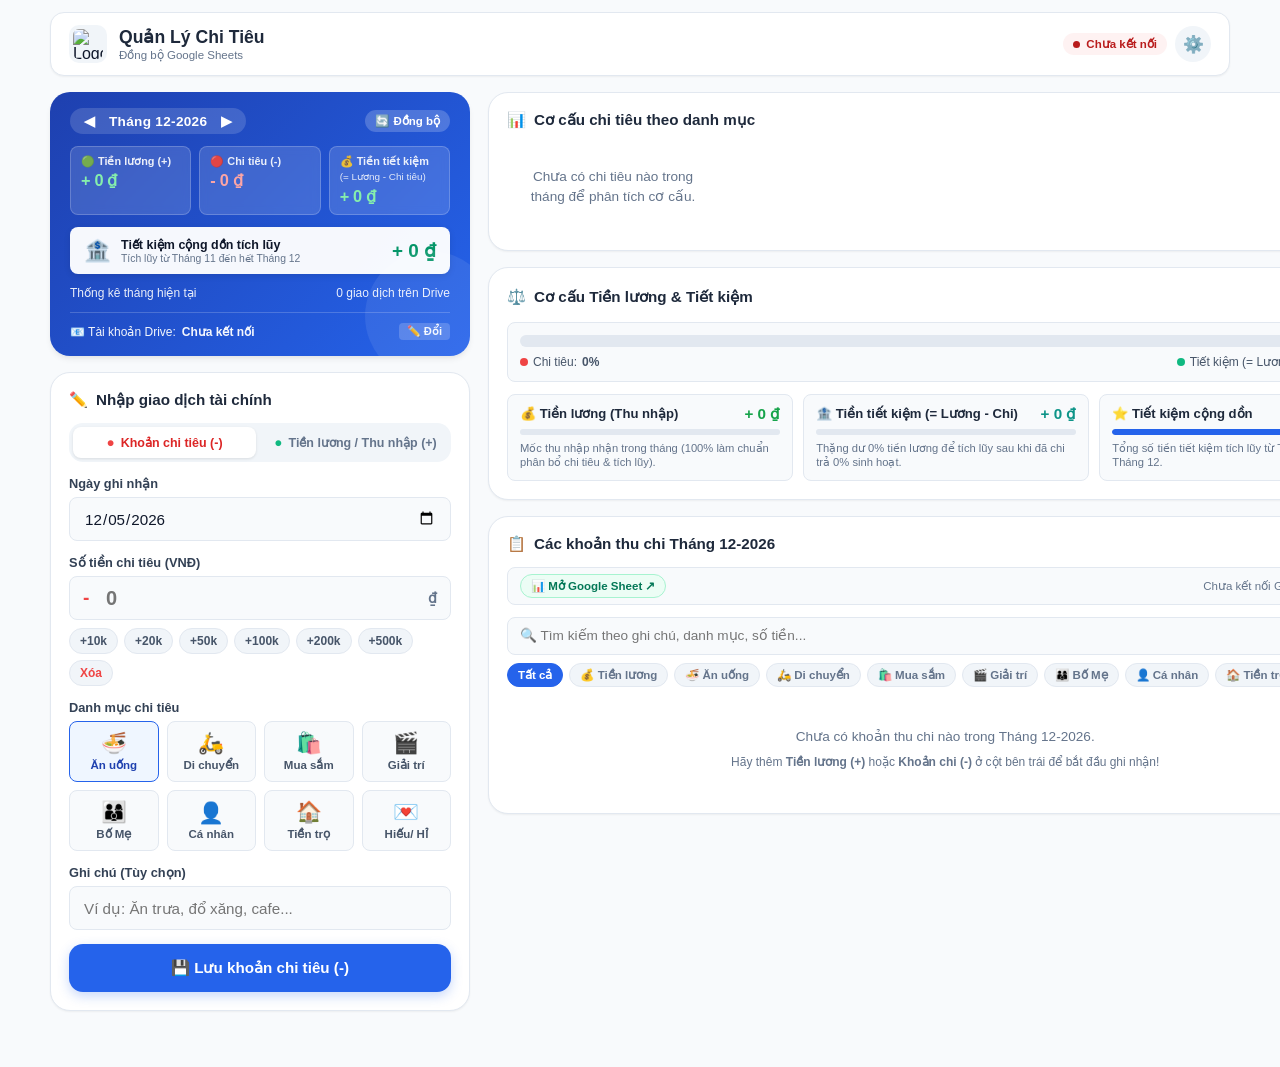
==== web/index.html @ 3a564fd6 "fix: resolve iOS Safari Add to Home Screen fixed viewport and scroll freeze bug, add manifest.json, " ====
<!DOCTYPE html>
<html lang="vi">
<head>
  <meta charset="UTF-8">
  <meta name="viewport" content="width=device-width, initial-scale=1.0, viewport-fit=cover">
  <title>Quản Lý Chi Tiêu</title>
  <meta name="theme-color" content="#1e40af">
  <meta name="mobile-web-app-capable" content="yes">
  <meta name="apple-mobile-web-app-capable" content="yes">
  <meta name="apple-mobile-web-app-status-bar-style" content="default">
  <meta name="apple-mobile-web-app-title" content="Chi Tiêu">
  <link rel="manifest" href="manifest.json">
  <link rel="icon" type="image/png" href="logo.png">
  <link rel="apple-touch-icon" href="logo.png">
  <link rel="stylesheet" href="style.css">
</head>
<body>
  <div class="app-container">
    <!-- Header -->
    <header class="app-header">
      <div class="header-left">
        <img src="logo.png" alt="Logo" class="app-logo" onerror="this.src='logo_38.png'; this.onerror=null;">
        <div class="app-title-box">
          <h1>Quản Lý Chi Tiêu</h1>
          <p id="headerSubtext">Đồng bộ Google Sheets</p>
        </div>
      </div>
      <div class="header-right">
        <div id="connectionStatus" class="status-pill status-disconnected">
          <span class="status-dot"></span>
          <span id="statusText">Chưa kết nối</span>
        </div>
        <button id="btnSettings" class="btn-icon" title="Cấu hình kết nối">⚙️</button>
      </div>
    </header>

    <!-- THANH THÔNG BÁO ĐÃ ĐỒNG BỘ XONG (TỰ TẮT SAU 3S VỚI BỘ ĐẾM) -->
    <div id="syncNotificationBanner" class="sync-banner" style="display: none;">
      <div class="sync-banner-content">
        <span class="sync-banner-icon">✅</span>
        <span id="syncBannerText">Đã đồng bộ thành công dữ liệu từ Google Sheets</span>
      </div>
      <div class="sync-banner-actions">
        <span id="syncCountdownBadge" class="sync-countdown-badge" title="Tự động tắt sau">3s</span>
        <button id="btnCloseSyncBanner" class="sync-banner-close" title="Đóng thông báo">✕</button>
      </div>
    </div>

    <!-- THANH ĐIỀU HƯỚNG TAB TRÊN ĐIỆN THOẠI (ẨN TRÊN MÁY TÍNH) -->
    <nav class="mobile-nav-bar" id="mobileNavBar">
      <button type="button" class="mobile-nav-btn active" data-tab="all">
        <span class="m-icon">📱</span>
        <span class="m-text">Tất cả</span>
      </button>
      <button type="button" class="mobile-nav-btn" data-tab="entry">
        <span class="m-icon">✏️</span>
        <span class="m-text">Nhập chi</span>
      </button>
      <button type="button" class="mobile-nav-btn" data-tab="list">
        <span class="m-icon">📋</span>
        <span class="m-text">Danh sách</span>
      </button>
      <button type="button" class="mobile-nav-btn" data-tab="stats">
        <span class="m-icon">📊</span>
        <span class="m-text">Thống kê</span>
      </button>
    </nav>

    <!-- BỐ CỤC 2 CỘT (TRÁI: NHẬP LIỆU & TỔNG QUAN | PHẢI: THỐNG KÊ & DANH SÁCH) -->
    <div class="dashboard-grid">
      <!-- CỘT TRÁI (LEFT) -->
      <div class="col-left">
        <!-- Thẻ Tổng quan Tài chính (Lương +, Chi tiêu -, Tiết kiệm, Cộng dồn) -->
        <section class="summary-card">
          <div class="summary-header">
            <div class="month-switcher">
              <button id="btnPrevMonth" class="month-nav-btn" title="Tháng trước">◀</button>
              <span id="currentMonthText" class="current-month-display">Tháng 10-2026</span>
              <button id="btnNextMonth" class="month-nav-btn" title="Tháng sau">▶</button>
            </div>
            <button id="btnSyncServer" class="btn-sync-spin" title="Tải dữ liệu mới nhất từ Google Sheets">
              <span class="sync-icon">🔄</span>
              <span id="syncText">Đồng bộ</span>
            </button>
          </div>

          <!-- Lưới 3 chỉ số tài chính tháng: Lương (+), Chi tiêu (-), Tiết kiệm (=) -->
          <div class="finance-stats-grid">
            <div class="stat-box stat-income">
              <div class="stat-label">🟢 Tiền lương (+)</div>
              <div class="stat-value text-green" id="totalIncomeAmount">+ 0 ₫</div>
            </div>
            <div class="stat-box stat-expense">
              <div class="stat-label">🔴 Chi tiêu (-)</div>
              <div class="stat-value text-red" id="totalExpenseAmount">- 0 ₫</div>
            </div>
            <div class="stat-box stat-savings">
              <div class="stat-label">💰 Tiền tiết kiệm</div>
              <div style="font-size: 0.62rem; opacity: 0.85; margin-bottom: 2px;">(= Lương - Chi tiêu)</div>
              <div class="stat-value" id="monthSavingsAmount">0 ₫</div>
            </div>
          </div>

          <!-- DÒNG TIẾT KIỆM CỘNG DỒN HÀNG THÁNG -->
          <div class="cumulative-savings-box">
            <div class="cum-left">
              <span class="cum-icon">🏦</span>
              <div>
                <div class="cum-title">Tiết kiệm cộng dồn tích lũy</div>
                <div class="cum-subtitle" id="cumSubtitleText">Bắt đầu tính lũy kế từ Tháng 11</div>
              </div>
            </div>
            <div class="cum-amount" id="cumulativeSavingsAmount">0 ₫</div>
          </div>

          <div class="summary-footer">
            <span id="summarySubtitle">Thống kê tháng hiện tại</span>
            <span id="entryCountText">0 giao dịch trên Drive</span>
          </div>

          <!-- HIỂN THỊ TÀI KHOẢN GMAIL LIÊN KẾT BÊN DƯỚI PHẦN ĐỒNG BỘ -->
          <div class="connected-account-badge" id="connectedAccountBadge">
            <div class="account-badge-left">
              <span>📧 Tài khoản Drive:</span>
              <strong id="connectedEmailText">Chưa kết nối</strong>
            </div>
            <button type="button" id="btnQuickEditEmail" class="btn-badge-action" title="Nhập hoặc đổi tài khoản Gmail">✏️ Đổi</button>
          </div>
        </section>

        <!-- Form Thêm Chi Tiêu / Tiền Lương Mới -->
        <main class="card" id="formEntryCard">
          <div class="card-title">
            <span id="formTitleIcon">✏️</span>
            <span id="formTitleText">Nhập giao dịch tài chính</span>
          </div>

          <!-- Phím chuyển đổi: Khoản chi tiêu (-) HOẶC Tiền lương (+) -->
          <div class="entry-type-switch">
            <button type="button" class="type-switch-btn active" id="btnTypeExpense" data-type="expense">
              <span class="type-dot dot-red">●</span> Khoản chi tiêu (-)
            </button>
            <button type="button" class="type-switch-btn" id="btnTypeIncome" data-type="income">
              <span class="type-dot dot-green">●</span> Tiền lương / Thu nhập (+)
            </button>
          </div>

          <form id="expenseForm">
            <!-- Ngày giao dịch -->
            <div class="form-group">
              <label class="form-label" for="expenseDate">Ngày ghi nhận</label>
              <input type="date" id="expenseDate" class="input-control" required>
            </div>

            <!-- Số tiền -->
            <div class="form-group">
              <label class="form-label" for="expenseAmount" id="amountLabel">Số tiền chi tiêu (VNĐ)</label>
              <div class="amount-input-wrapper">
                <span id="amountSignBadge" class="amount-sign-badge sign-minus">-</span>
                <input type="text" id="expenseAmount" class="input-control amount-input" placeholder="0" inputmode="numeric" required autocomplete="off">
                <span class="currency-badge">₫</span>
              </div>
              <!-- Phím bấm số tiền nhanh -->
              <div class="quick-chips" id="quickChipsContainer">
                <button type="button" class="chip-btn" data-add="10000">+10k</button>
                <button type="button" class="chip-btn" data-add="20000">+20k</button>
                <button type="button" class="chip-btn" data-add="50000">+50k</button>
                <button type="button" class="chip-btn" data-add="100000">+100k</button>
                <button type="button" class="chip-btn" data-add="200000">+200k</button>
                <button type="button" class="chip-btn" data-add="500000">+500k</button>
                <button type="button" class="chip-btn" id="btnClearAmount" style="color: #ef4444;">Xóa</button>
              </div>
            </div>

            <!-- Danh mục (Tự động chuyển 'Bố Mẹ' cho Tháng >= 10, hoặc 'Tiền lương') -->
            <div class="form-group" id="categoryGroup">
              <label class="form-label" id="categoryLabel">Danh mục chi tiêu</label>
              <div class="category-grid" id="categoryGrid">
                <!-- Sẽ được app.js render động theo tháng đã chọn -->
              </div>
              <input type="hidden" id="selectedCategory" value="Ăn uống">
            </div>

            <!-- Ghi chú -->
            <div class="form-group">
              <label class="form-label" for="expenseNote">Ghi chú (Tùy chọn)</label>
              <input type="text" id="expenseNote" class="input-control" placeholder="Ví dụ: Ăn trưa, đổ xăng, cafe..." autocomplete="off">
            </div>

            <!-- Nút Lưu -->
            <button type="submit" id="btnSubmit" class="btn-submit">
              <span id="btnSubmitText">💾 Lưu khoản chi tiêu (-)</span>
              <div id="btnSpinner" class="spinner" style="display: none;"></div>
            </button>
          </form>
        </main>
      </div>

      <!-- CỘT PHẢI (RIGHT) -->
      <div class="col-right">
        <!-- Thẻ Thống Kê Cơ Cấu Danh Mục Chi Tiêu -->
        <section class="card" id="categoryBreakdownCard">
          <div class="card-title">
            <span>📊</span>
            <span>Cơ cấu chi tiêu theo danh mục</span>
          </div>

          <div class="breakdown-grid" id="categoryBreakdownContainer">
            <div class="empty-state">Chưa có dữ liệu thống kê tháng này.</div>
          </div>
        </section>

        <!-- Thẻ Cơ Cấu Tiền Lương & Tiết Kiệm (Tách riêng thành 1 cơ cấu độc lập) -->
        <section class="card" id="salarySavingsBreakdownCard">
          <div class="card-title" style="justify-content: space-between;">
            <div style="display: flex; align-items: center; gap: 8px;">
              <span>⚖️</span>
              <span>Cơ cấu Tiền lương & Tiết kiệm</span>
            </div>
            <span id="savingsRateBadge" class="savings-rate-badge">0% tiết kiệm</span>
          </div>

          <!-- Thanh tỷ lệ trực quan: Chi tiêu (%) vs Tiết kiệm (%) so với Tiền lương -->
          <div class="financial-ratio-bar-wrapper">
            <div class="ratio-bar-container">
              <div id="ratioBarExpense" class="ratio-bar-fill fill-expense" style="width: 0%;" title="Chi tiêu"></div>
              <div id="ratioBarSavings" class="ratio-bar-fill fill-savings" style="width: 0%;" title="Tiết kiệm"></div>
            </div>
            <div class="ratio-legend">
              <span class="legend-item"><span class="legend-dot dot-expense"></span> Chi tiêu: <strong id="ratioExpensePercent">0%</strong></span>
              <span class="legend-item"><span class="legend-dot dot-savings"></span> Tiết kiệm (= Lương - Chi tiêu): <strong id="ratioSavingsPercent">0%</strong></span>
            </div>
          </div>

          <!-- Danh sách phân tích 2 khoản: Tiền lương & Tiết kiệm -->
          <div class="salary-savings-grid" id="salarySavingsBreakdownContainer">
            <!-- Sẽ được app.js render tự động -->
          </div>
        </section>

        <!-- Thẻ Toàn Bộ Danh Sách Giao Dịch Trong Tháng -->
        <section class="card" id="transactionsListCard">
          <div class="card-title" style="justify-content: space-between;">
            <div style="display: flex; align-items: center; gap: 8px;">
              <span>📋</span>
              <span id="listTitleMonth">Các khoản thu chi trong tháng</span>
            </div>
            <span id="listTotalHeader" style="font-size: 0.9rem; color: #b91c1c; font-weight: 700;">- 0 ₫</span>
          </div>

          <!-- Thanh liên kết Google Sheets & Trạng thái cập nhật -->
          <div style="display: flex; justify-content: space-between; align-items: center; margin-bottom: 12px; padding: 6px 12px; background: #f8fafc; border-radius: 8px; border: 1px solid #e2e8f0;">
            <a id="linkOpenSheet" href="#" target="_blank" class="btn-open-sheet-tag">📊 Mở Google Sheet ↗</a>
            <span id="lastSyncTimeText" style="font-size: 0.72rem; color: #64748b;">⏳ Đang tự động cập nhật...</span>
          </div>

          <!-- Bộ lọc & Tìm kiếm -->
          <div class="filter-container">
            <input type="text" id="searchTransactionInput" class="search-box" placeholder="🔍 Tìm kiếm theo ghi chú, danh mục, số tiền...">
            <div class="category-filter-pills" id="categoryFilterPills">
              <!-- Sẽ được app.js render động -->
            </div>
          </div>

          <!-- Danh sách giao dịch -->
          <div class="transactions-list" id="transactionsContainer">
            <div class="empty-state">
              <p>Đang tải dữ liệu từ Google Sheets...</p>
            </div>
          </div>
        </section>
      </div>
    </div>
  </div>

  <!-- Modal Cài đặt kết nối & Kiểm tra lỗi -->
  <div class="modal-overlay" id="settingsModal">
    <div class="modal-content">
      <div class="modal-header">
        <h3>⚙️ Cài đặt kết nối Google Sheets</h3>
        <button id="btnCloseSettings" class="btn-icon">✕</button>
      </div>
      <div class="modal-body">
        <p>Nhập URL của <strong>Google Apps Script Web App</strong> để đồng bộ trực tiếp 2 chiều với Google Sheets:</p>
        <div class="form-group">
          <label class="form-label" for="apiUrlInput">Web App URL</label>
          <input type="url" id="apiUrlInput" class="input-control" placeholder="https://script.google.com/macros/s/.../exec">
        </div>

        <div class="form-group">
          <label class="form-label" for="gmailAccountInput">Tài khoản Gmail Drive (Tự động hoặc nhập thủ công)</label>
          <input type="email" id="gmailAccountInput" class="input-control" placeholder="vidu@gmail.com">
          <small style="color: #64748b; font-size: 0.75rem; margin-top: 3px; display: block;">
            💡 Hệ thống tự nhận diện từ Google Sheets khi kiểm tra kết nối, hoặc bạn có thể nhập email tài khoản của bạn tại đây.
          </small>
        </div>
        
        <!-- Hộp thông báo chẩn đoán kiểm tra lỗi -->
        <div id="diagResultBox" class="diag-box"></div>

        <!-- ĐỒNG BỘ ĐA THIẾT BỊ / ĐIỆN THOẠI -->
        <div class="sync-devices-card" id="syncDevicesCard">
          <div class="sync-devices-title">
            <span>📱</span> <span>Tự động đồng bộ sang Điện thoại & Thiết bị khác</span>
          </div>
          <p class="sync-devices-desc">
            Không cần nhập lại URL trên điện thoại! Chọn 1 trong 2 cách sau:
          </p>
          <div class="sync-devices-actions">
            <button type="button" id="btnCopyShareLink" class="btn-share-link">
              📋 Sao chép link cài đặt
            </button>
            <button type="button" id="btnToggleQrCode" class="btn-share-qr">
              📲 Mã QR quét điện thoại
            </button>
          </div>
          <div id="qrCodeContainer" class="qr-code-box" style="display: none;">
            <img id="qrCodeImg" src="" alt="Mã QR Cài Đặt" class="qr-image">
            <p class="qr-hint">Dùng camera điện thoại quét mã trên để mở trang và tự động đồng bộ ngay!</p>
          </div>
        </div>

        <p style="font-size: 0.75rem; color: #64748b; line-height: 1.5; margin-top: 10px;">
          💡 <strong>Khắc phục lỗi không tải được dữ liệu / Chưa kết nối:</strong><br>
          1. Vào Google Sheets -> <em>Tiện ích mở rộng -> Apps Script</em> -> Dán code mới nhất từ <code>web/Code.gs</code>.<br>
          2. Bấm <em>Triển khai -> Quản lý các bản triển khai -> Chỉnh sửa (✏️)</em> -> Chọn <strong>Phiên bản mới (New version)</strong>.<br>
          3. Đảm bảo mục <strong>Ai có quyền truy cập</strong> là <strong>Bất kỳ ai (Anyone)</strong>.
        </p>
      </div>
      <div class="modal-footer">
        <button id="btnTestConnection" class="btn-secondary">Kiểm tra kết nối</button>
        <button id="btnSaveSettings" class="btn-primary">Lưu cài đặt</button>
      </div>
    </div>
  </div>

  <!-- Toast -->
  <div id="toast" class="toast toast-success">
    <span id="toastIcon">✓</span>
    <span id="toastMessage">Đã đồng bộ thành công!</span>
  </div>

  <script src="app.js"></script>
</body>
</html>
---- web/style.css ----
:root {
  --primary: #2563eb;
  --primary-hover: #1d4ed8;
  --primary-light: #eff6ff;
  --primary-dark: #1e40af;
  --bg-main: #f8fafc;
  --card-bg: #ffffff;
  --text-main: #0f172a;
  --text-muted: #64748b;
  --border-color: #e2e8f0;
  --border-focus: #3b82f6;
  --success: #10b981;
  --success-bg: #ecfdf5;
  --danger: #ef4444;
  --danger-bg: #fef2f2;
  --shadow-sm: 0 1px 2px 0 rgb(0 0 0 / 0.05);
  --shadow-md: 0 4px 6px -1px rgb(0 0 0 / 0.07), 0 2px 4px -2px rgb(0 0 0 / 0.05);
  --shadow-lg: 0 10px 15px -3px rgb(0 0 0 / 0.08), 0 4px 6px -4px rgb(0 0 0 / 0.05);
  --radius-sm: 8px;
  --radius-md: 14px;
  --radius-lg: 20px;
  --radius-full: 9999px;
  --transition: all 0.2s cubic-bezier(0.4, 0, 0.2, 1);
}

* {
  box-sizing: border-box;
  margin: 0;
  padding: 0;
  -webkit-tap-highlight-color: transparent;
  font-family: -apple-system, BlinkMacSystemFont, "Segoe UI", Roboto, "Helvetica Neue", Arial, sans-serif;
}

html {
  height: 100%;
  -webkit-text-size-adjust: 100%;
  scroll-behavior: smooth;
}

body {
  background-color: var(--bg-main);
  color: var(--text-main);
  min-height: 100%;
  min-height: 100dvh;
  min-height: -webkit-fill-available;
  width: 100%;
  margin: 0;
  padding: 16px 12px;
  padding-top: max(12px, env(safe-area-inset-top));
  padding-bottom: max(32px, env(safe-area-inset-bottom));
  padding-left: max(12px, env(safe-area-inset-left));
  padding-right: max(12px, env(safe-area-inset-right));
  overflow-x: hidden;
  overflow-y: auto;
  -webkit-overflow-scrolling: touch;
}

.app-container {
  width: 100%;
  max-width: 1180px;
  margin: 0 auto;
  display: flex;
  flex-direction: column;
  gap: 16px;
  padding-bottom: 24px;
}

/* Header */
.app-header {
  display: flex;
  justify-content: space-between;
  align-items: center;
  padding: 12px 18px;
  background: var(--card-bg);
  border-radius: var(--radius-md);
  box-shadow: var(--shadow-sm);
  border: 1px solid var(--border-color);
}

.header-left {
  display: flex;
  align-items: center;
  gap: 12px;
}

.app-logo {
  width: 38px;
  height: 38px;
  border-radius: 10px;
  object-fit: contain;
  background: #f1f5f9;
  padding: 4px;
}

.app-title-box h1 {
  font-size: 1.1rem;
  font-weight: 700;
  color: #1e293b;
}

.app-title-box p {
  font-size: 0.72rem;
  color: var(--text-muted);
}

.header-right {
  display: flex;
  gap: 8px;
  align-items: center;
}

.btn-icon {
  background: #f1f5f9;
  border: none;
  width: 36px;
  height: 36px;
  border-radius: var(--radius-full);
  display: flex;
  align-items: center;
  justify-content: center;
  cursor: pointer;
  color: var(--text-muted);
  font-size: 1.05rem;
  transition: var(--transition);
}

.btn-icon:hover {
  background: #e2e8f0;
  color: var(--text-main);
}

.btn-sheet {
  background: #ecfdf5;
  color: #059669;
}

.btn-sheet:hover {
  background: #d1fae5;
  color: #047857;
}

/* Status Banner */
.status-pill {
  display: inline-flex;
  align-items: center;
  gap: 6px;
  font-size: 0.72rem;
  font-weight: 600;
  padding: 4px 10px;
  border-radius: var(--radius-full);
}

.status-connected {
  background-color: var(--success-bg);
  color: #047857;
}

.status-disconnected {
  background-color: var(--danger-bg);
  color: #b91c1c;
}

.status-syncing {
  background-color: #fef3c7;
  color: #b45309;
}

.status-dot {
  width: 7px;
  height: 7px;
  border-radius: 50%;
  background-color: currentColor;
}

/* ================== BỐ CỤC 2 CỘT (DASHBOARD GRID) ================== */
.dashboard-grid {
  display: grid;
  grid-template-columns: 420px 1fr;
  gap: 18px;
  align-items: start;
}

@media (max-width: 900px) {
  .dashboard-grid {
    grid-template-columns: 1fr;
  }
}

.col-left {
  display: flex;
  flex-direction: column;
  gap: 16px;
}

.col-right {
  display: flex;
  flex-direction: column;
  gap: 16px;
}

/* Summary Card */
.summary-card {
  background: linear-gradient(135deg, #1e40af, #2563eb);
  color: #ffffff;
  border-radius: var(--radius-lg);
  padding: 16px 20px;
  box-shadow: var(--shadow-md);
  position: relative;
  overflow: hidden;
}

.summary-card::after {
  content: "";
  position: absolute;
  right: -25px;
  bottom: -25px;
  width: 130px;
  height: 130px;
  background: rgba(255, 255, 255, 0.08);
  border-radius: 50%;
  pointer-events: none;
}

.summary-header {
  display: flex;
  justify-content: space-between;
  align-items: center;
  font-size: 0.85rem;
  margin-bottom: 8px;
}

.month-switcher {
  display: flex;
  align-items: center;
  gap: 8px;
  background: rgba(255, 255, 255, 0.15);
  border-radius: var(--radius-full);
  padding: 3px 8px;
}

.month-nav-btn {
  background: none;
  border: none;
  color: #ffffff;
  cursor: pointer;
  font-size: 0.85rem;
  font-weight: bold;
  padding: 2px 6px;
  border-radius: 4px;
}

.month-nav-btn:hover {
  background: rgba(255, 255, 255, 0.25);
}

.current-month-display {
  font-size: 0.85rem;
  font-weight: 700;
  letter-spacing: 0.3px;
}

.summary-amount {
  font-size: 1.95rem;
  font-weight: 800;
  letter-spacing: -0.5px;
  margin-bottom: 4px;
}

.summary-footer {
  display: flex;
  justify-content: space-between;
  align-items: center;
  font-size: 0.75rem;
  opacity: 0.9;
}

.btn-sync-spin {
  display: inline-flex;
  align-items: center;
  gap: 4px;
  background: rgba(255, 255, 255, 0.2);
  border: none;
  color: #ffffff;
  font-size: 0.72rem;
  font-weight: 600;
  padding: 4px 10px;
  border-radius: var(--radius-full);
  cursor: pointer;
  transition: var(--transition);
}

.btn-sync-spin:hover {
  background: rgba(255, 255, 255, 0.3);
}

.btn-sync-spin.spinning .sync-icon {
  animation: spin 0.8s linear infinite;
}

/* DÒNG HIỂN THỊ TÀI KHOẢN GMAIL LIÊN KẾT */
.connected-account-badge {
  margin-top: 12px;
  padding-top: 10px;
  border-top: 1px solid rgba(255, 255, 255, 0.2);
  display: flex;
  align-items: center;
  justify-content: space-between;
  font-size: 0.75rem;
  opacity: 0.95;
}

.connected-account-badge strong {
  font-weight: 600;
  max-width: 200px;
  white-space: nowrap;
  overflow: hidden;
  text-overflow: ellipsis;
}

/* Card */
.card {
  background: var(--card-bg);
  border-radius: var(--radius-lg);
  padding: 18px;
  box-shadow: var(--shadow-sm);
  border: 1px solid var(--border-color);
}

.card-title {
  font-size: 0.95rem;
  font-weight: 700;
  color: #1e293b;
  margin-bottom: 14px;
  display: flex;
  align-items: center;
  gap: 8px;
}

/* Form Styles */
.form-group {
  margin-bottom: 14px;
}

.form-label {
  display: block;
  font-size: 0.8rem;
  font-weight: 600;
  color: #334155;
  margin-bottom: 6px;
}

.input-control {
  width: 100%;
  height: 44px;
  padding: 0 14px;
  font-size: 0.95rem;
  border: 1.5px solid var(--border-color);
  border-radius: var(--radius-sm);
  background: #f8fafc;
  color: var(--text-main);
  outline: none;
  transition: var(--transition);
}

.input-control:focus {
  background: #ffffff;
  border-color: var(--border-focus);
  box-shadow: 0 0 0 3px rgba(59, 130, 246, 0.15);
}

.amount-input-wrapper {
  position: relative;
  display: flex;
  align-items: center;
}

.amount-input {
  font-size: 1.25rem;
  font-weight: 700;
  color: #1e40af;
  padding-right: 48px;
}

.currency-badge {
  position: absolute;
  right: 14px;
  font-size: 0.85rem;
  font-weight: 700;
  color: var(--text-muted);
}

.quick-chips {
  display: flex;
  flex-wrap: wrap;
  gap: 6px;
  margin-top: 8px;
}

.chip-btn {
  background: #f1f5f9;
  border: 1px solid #e2e8f0;
  border-radius: var(--radius-full);
  padding: 5px 10px;
  font-size: 0.75rem;
  font-weight: 600;
  color: #475569;
  cursor: pointer;
  transition: var(--transition);
}

.chip-btn:hover {
  background: #e2e8f0;
  color: var(--text-main);
}

.chip-btn:active {
  transform: scale(0.96);
}

.category-grid {
  display: grid;
  grid-template-columns: repeat(4, 1fr);
  gap: 8px;
}

.category-option {
  display: flex;
  flex-direction: column;
  align-items: center;
  justify-content: center;
  padding: 9px 4px;
  background: #f8fafc;
  border: 1.5px solid var(--border-color);
  border-radius: var(--radius-sm);
  cursor: pointer;
  transition: var(--transition);
  text-align: center;
}

.category-option .cat-icon {
  font-size: 1.3rem;
  margin-bottom: 3px;
}

.category-option .cat-name {
  font-size: 0.72rem;
  font-weight: 600;
  color: #475569;
}

.category-option:hover {
  border-color: #cbd5e1;
  background: #f1f5f9;
}

.category-option.selected {
  border-color: var(--primary);
  background: var(--primary-light);
}

.category-option.selected .cat-name {
  color: var(--primary-dark);
}

.btn-submit {
  width: 100%;
  height: 48px;
  background: var(--primary);
  color: #ffffff;
  border: none;
  border-radius: var(--radius-md);
  font-size: 0.95rem;
  font-weight: 700;
  cursor: pointer;
  display: flex;
  align-items: center;
  justify-content: center;
  gap: 8px;
  box-shadow: 0 4px 12px rgba(37, 99, 235, 0.25);
  transition: var(--transition);
  margin-top: 6px;
}

.btn-submit:hover {
  background: var(--primary-hover);
}

.btn-submit:active {
  transform: scale(0.98);
}

.btn-submit:disabled {
  background: #94a3b8;
  cursor: not-allowed;
}

/* Search & Filter Bar */
.filter-container {
  display: flex;
  flex-direction: column;
  gap: 8px;
  margin-bottom: 12px;
}

.search-box {
  width: 100%;
  height: 38px;
  padding: 0 12px;
  font-size: 0.85rem;
  border: 1px solid var(--border-color);
  border-radius: var(--radius-sm);
  background: #f8fafc;
  outline: none;
}

.search-box:focus {
  background: #ffffff;
  border-color: var(--border-focus);
}

.category-filter-pills {
  display: flex;
  gap: 6px;
  overflow-x: auto;
  padding-bottom: 4px;
  scrollbar-width: none;
}

.category-filter-pills::-webkit-scrollbar {
  display: none;
}

.filter-pill {
  white-space: nowrap;
  background: #f1f5f9;
  border: 1px solid #e2e8f0;
  border-radius: var(--radius-full);
  padding: 4px 10px;
  font-size: 0.72rem;
  font-weight: 600;
  color: #64748b;
  cursor: pointer;
}

.filter-pill.active {
  background: var(--primary);
  color: #ffffff;
  border-color: var(--primary);
}

/* Full Transactions List */
.transactions-list {
  display: flex;
  flex-direction: column;
  gap: 6px;
  max-height: 480px;
  overflow-y: auto;
  padding-right: 2px;
}

/* ================== GIAO DỊCH HIỂN THỊ TẤT CẢ TRONG 1 DÒNG ================== */
/* ================== GIAO DỊCH HIỂN THỊ TẤT CẢ TRONG 1 DÒNG (NGÀY, DANH MỤC, GHI CHÚ, SỐ TIỀN) ================== */
.transaction-row-single {
  display: flex;
  align-items: center;
  justify-content: space-between;
  padding: 8px 10px;
  background: #ffffff;
  border-radius: var(--radius-sm);
  border: 1px solid var(--border-color);
  transition: var(--transition);
  gap: 8px;
  min-height: 38px;
  box-sizing: border-box;
}

.transaction-row-single:hover {
  background: #f8fafc;
  border-color: #cbd5e1;
}

/* Phần bên trái: [Ngày] [Danh mục] [Ghi chú ngay cạnh] */
.trans-single-left {
  display: flex;
  align-items: center;
  gap: 6px;
  flex: 1;
  min-width: 0;
  overflow: hidden;
  white-space: nowrap;
}

.trans-pill-date {
  font-size: 0.72rem;
  color: #64748b;
  font-weight: 600;
  background: #f1f5f9;
  padding: 2px 6px;
  border-radius: 4px;
  flex-shrink: 0;
  white-space: nowrap;
}

.trans-pill-cat {
  font-size: 0.78rem;
  font-weight: 700;
  color: #1e293b;
  display: inline-flex;
  align-items: center;
  gap: 3px;
  flex-shrink: 0;
  white-space: nowrap;
}

/* Ghi chú nằm ngay bên cạnh danh mục */
.trans-pill-note {
  font-size: 0.74rem;
  color: #64748b;
  overflow: hidden;
  text-overflow: ellipsis;
  white-space: nowrap;
  flex: 1;
  min-width: 0;
  padding-left: 2px;
}

/* Phần bên phải: [Số tiền] [Nút xóa] */
.trans-single-right {
  display: flex;
  align-items: center;
  justify-content: flex-end;
  gap: 8px;
  flex-shrink: 0;
  white-space: nowrap;
}

.trans-pill-amount {
  font-size: 0.86rem;
  font-weight: 800;
  flex-shrink: 0;
  letter-spacing: -0.2px;
  white-space: nowrap;
}

.trans-pill-amount.is-expense {
  color: #b91c1c;
}

.trans-pill-amount.is-income {
  color: #16a34a;
}

.trans-pill-del {
  background: none;
  border: none;
  color: #94a3b8;
  font-size: 0.82rem;
  cursor: pointer;
  padding: 2px 4px;
  border-radius: 4px;
  transition: var(--transition);
  flex-shrink: 0;
}

.trans-pill-del:hover {
  color: #ef4444;
  background: #fee2e2;
}

.btn-open-sheet-tag {
  display: inline-flex;
  align-items: center;
  gap: 6px;
  background: #ecfdf5;
  color: #047857;
  border: 1px solid #a7f3d0;
  padding: 4px 10px;
  border-radius: var(--radius-full);
  font-size: 0.72rem;
  font-weight: 700;
  text-decoration: none;
  transition: var(--transition);
}

.btn-open-sheet-tag:hover {
  background: #d1fae5;
  border-color: #6ee7b7;
}

/* Category Breakdown Bars */
.breakdown-grid {
  display: grid;
  grid-template-columns: repeat(auto-fill, minmax(200px, 1fr));
  gap: 10px;
}

.breakdown-item {
  display: flex;
  flex-direction: column;
  gap: 4px;
  background: #f8fafc;
  padding: 8px 10px;
  border-radius: 8px;
  border: 1px solid #e2e8f0;
}

.breakdown-header {
  display: flex;
  justify-content: space-between;
  align-items: center;
  font-size: 0.78rem;
  font-weight: 600;
}

.breakdown-bar-bg {
  width: 100%;
  height: 6px;
  background: #e2e8f0;
  border-radius: var(--radius-full);
  overflow: hidden;
}

.breakdown-bar-fill {
  height: 100%;
  background: var(--primary);
  border-radius: var(--radius-full);
  transition: width 0.4s ease;
}

/* Empty State */
.empty-state {
  text-align: center;
  padding: 24px 16px;
  color: var(--text-muted);
  font-size: 0.85rem;
  line-height: 1.5;
}

/* Spinner */
.spinner {
  width: 18px;
  height: 18px;
  border: 2px solid rgba(255, 255, 255, 0.3);
  border-top-color: #ffffff;
  border-radius: 50%;
  animation: spin 0.7s linear infinite;
}

@keyframes spin {
  to {
    transform: rotate(360deg);
  }
}

/* Modal Settings & Diagnostics */
.modal-overlay {
  position: fixed;
  top: 0;
  left: 0;
  right: 0;
  bottom: 0;
  background: rgba(15, 23, 42, 0.6);
  backdrop-filter: blur(4px);
  display: flex;
  align-items: center;
  justify-content: center;
  padding: 16px;
  z-index: 1000;
  opacity: 0;
  visibility: hidden;
  transition: var(--transition);
}

.modal-overlay.active {
  opacity: 1;
  visibility: visible;
}

.modal-content {
  background: #ffffff;
  border-radius: var(--radius-lg);
  width: 100%;
  max-width: 480px;
  padding: 22px;
  box-shadow: var(--shadow-lg);
  transform: translateY(20px);
  transition: var(--transition);
  max-height: 90vh;
  overflow-y: auto;
}

.modal-overlay.active .modal-content {
  transform: translateY(0);
}

.modal-header {
  display: flex;
  justify-content: space-between;
  align-items: center;
  margin-bottom: 14px;
}

.modal-header h3 {
  font-size: 1.05rem;
  font-weight: 700;
}

.modal-body p {
  font-size: 0.82rem;
  color: var(--text-muted);
  margin-bottom: 12px;
  line-height: 1.45;
}

.diag-box {
  background: #f8fafc;
  border: 1px solid #e2e8f0;
  border-radius: 8px;
  padding: 10px;
  font-size: 0.75rem;
  margin-top: 10px;
  font-family: Consolas, Monaco, monospace;
  line-height: 1.45;
  display: none;
}

.diag-box.show {
  display: block;
}

.modal-footer {
  display: flex;
  justify-content: flex-end;
  gap: 10px;
  margin-top: 18px;
}

.btn-secondary {
  padding: 9px 14px;
  background: #f1f5f9;
  color: #475569;
  border: none;
  border-radius: var(--radius-sm);
  font-size: 0.82rem;
  font-weight: 600;
  cursor: pointer;
}

.btn-primary {
  padding: 9px 16px;
  background: var(--primary);
  color: #ffffff;
  border: none;
  border-radius: var(--radius-sm);
  font-size: 0.82rem;
  font-weight: 600;
  cursor: pointer;
}

/* Toast */
.toast {
  position: fixed;
  bottom: 24px;
  left: 50%;
  transform: translateX(-50%) translateY(100px);
  padding: 11px 18px;
  border-radius: var(--radius-full);
  font-size: 0.82rem;
  font-weight: 600;
  color: #ffffff;
  box-shadow: var(--shadow-lg);
  z-index: 2000;
  display: flex;
  align-items: center;
  gap: 8px;
  opacity: 0;
  transition: var(--transition);
  pointer-events: none;
}

.toast.show {
  transform: translateX(-50%) translateY(0);
  opacity: 1;
}

.toast.toast-success {
  background: #059669;
}

.toast.toast-error {
  background: #dc2626;
}

/* ================== THANH THÔNG BÁO ĐÃ ĐỒNG BỘ (CÓ BỘ ĐẾM 3S TỰ TẮT) ================== */
.sync-banner {
  display: flex;
  justify-content: space-between;
  align-items: center;
  padding: 10px 14px;
  background: #ecfdf5;
  border: 1.5px solid #a7f3d0;
  border-radius: var(--radius-md);
  color: #065f46;
  font-size: 0.82rem;
  font-weight: 600;
  box-shadow: 0 2px 4px rgba(16, 185, 129, 0.08);
  animation: slideDown 0.3s ease-out forwards;
  gap: 10px;
}

@keyframes slideDown {
  from {
    opacity: 0;
    transform: translateY(-8px);
  }
  to {
    opacity: 1;
    transform: translateY(0);
  }
}

.sync-banner-content {
  display: flex;
  align-items: center;
  gap: 8px;
  flex: 1;
  min-width: 0;
}

.sync-banner-icon {
  font-size: 1.1rem;
  flex-shrink: 0;
}

.sync-banner-actions {
  display: flex;
  align-items: center;
  gap: 8px;
  flex-shrink: 0;
}

.sync-countdown-badge {
  background: #d1fae5;
  color: #047857;
  border: 1px solid #6ee7b7;
  font-size: 0.72rem;
  font-weight: 700;
  padding: 2px 8px;
  border-radius: var(--radius-full);
  min-width: 28px;
  text-align: center;
  display: inline-block;
  box-shadow: 0 1px 2px rgba(0, 0, 0, 0.05);
}

.sync-banner-close {
  background: none;
  border: none;
  color: #047857;
  font-size: 1rem;
  cursor: pointer;
  padding: 2px 6px;
  border-radius: 4px;
  transition: var(--transition);
}

.sync-banner-close:hover {
  background: #d1fae5;
}

/* ================== LƯỚI 3 CHỈ SỐ TÀI CHÍNH THÁNG ================== */
.finance-stats-grid {
  display: grid;
  grid-template-columns: repeat(3, 1fr);
  gap: 8px;
  margin: 12px 0 12px 0;
}

.stat-box {
  background: rgba(255, 255, 255, 0.14);
  backdrop-filter: blur(4px);
  border: 1px solid rgba(255, 255, 255, 0.2);
  border-radius: var(--radius-sm);
  padding: 8px 10px;
  display: flex;
  flex-direction: column;
  gap: 3px;
}

.stat-label {
  font-size: 0.68rem;
  opacity: 0.9;
  font-weight: 600;
}

.stat-value {
  font-size: 1.02rem;
  font-weight: 800;
  letter-spacing: -0.3px;
  white-space: nowrap;
  overflow: hidden;
  text-overflow: ellipsis;
}

.stat-income .stat-value {
  color: #86efac;
}

.stat-expense .stat-value {
  color: #fca5a5;
}

.stat-savings .stat-value {
  color: #ffffff;
}

.stat-savings .stat-value.is-negative {
  color: #fca5a5;
}

.stat-savings .stat-value.is-positive {
  color: #86efac;
}

/* ================== DÒNG TIẾT KIỆM CỘNG DỒN HÀNG THÁNG ================== */
.cumulative-savings-box {
  background: rgba(255, 255, 255, 0.96);
  border-radius: var(--radius-sm);
  padding: 10px 14px;
  display: flex;
  justify-content: space-between;
  align-items: center;
  color: #1e293b;
  margin-bottom: 12px;
  box-shadow: 0 2px 6px rgba(0, 0, 0, 0.1);
}

.cum-left {
  display: flex;
  align-items: center;
  gap: 10px;
}

.cum-icon {
  font-size: 1.35rem;
}

.cum-title {
  font-size: 0.78rem;
  font-weight: 700;
  color: #0f172a;
}

.cum-subtitle {
  font-size: 0.65rem;
  color: #64748b;
}

.cum-amount {
  font-size: 1.18rem;
  font-weight: 800;
  color: #059669;
}

.cum-amount.is-negative {
  color: #dc2626;
}

/* ================== TÀI KHOẢN GMAIL BADGE ================== */
.account-badge-left {
  display: flex;
  align-items: center;
  gap: 6px;
  overflow: hidden;
}

.btn-badge-action {
  background: rgba(255, 255, 255, 0.2);
  border: none;
  color: #ffffff;
  padding: 2px 8px;
  font-size: 0.7rem;
  font-weight: 600;
  border-radius: 4px;
  cursor: pointer;
  transition: var(--transition);
}

.btn-badge-action:hover {
  background: rgba(255, 255, 255, 0.35);
}

/* ================== CÔNG TẮC LOẠI GIAO DỊCH (CHI TIÊU / TIỀN LƯƠNG) ================== */
.entry-type-switch {
  display: grid;
  grid-template-columns: 1fr 1fr;
  gap: 8px;
  margin-bottom: 14px;
  background: #f1f5f9;
  padding: 4px;
  border-radius: var(--radius-md);
}

.type-switch-btn {
  display: flex;
  align-items: center;
  justify-content: center;
  gap: 6px;
  padding: 8px 10px;
  border: none;
  border-radius: var(--radius-sm);
  background: transparent;
  font-size: 0.78rem;
  font-weight: 700;
  color: #64748b;
  cursor: pointer;
  transition: var(--transition);
}

.type-switch-btn.active[data-type="expense"] {
  background: #ffffff;
  color: #dc2626;
  box-shadow: 0 1px 3px rgba(0, 0, 0, 0.1);
}

.type-switch-btn.active[data-type="income"] {
  background: #ffffff;
  color: #16a34a;
  box-shadow: 0 1px 3px rgba(0, 0, 0, 0.1);
}

.type-dot {
  font-size: 0.85rem;
}

.dot-red { color: #ef4444; }
.dot-green { color: #10b981; }

.amount-sign-badge {
  position: absolute;
  left: 14px;
  font-size: 1.2rem;
  font-weight: 800;
  z-index: 2;
}

.amount-sign-badge.sign-minus {
  color: #ef4444;
}

.amount-sign-badge.sign-plus {
  color: #16a34a;
}

.amount-input-wrapper .amount-input {
  padding-left: 36px;
}

/* GIAO DỊCH TIỀN LƯƠNG TRONG DANH SÁCH */
.transaction-amount.is-income {
  color: #16a34a !important;
}

.badge-income {
  background: #ecfdf5;
  color: #059669;
  border: 1px solid #a7f3d0;
  font-size: 0.65rem;
  font-weight: 700;
  padding: 1px 5px;
  border-radius: 4px;
  display: inline-block;
  margin-left: 4px;
}

@media (max-width: 500px) {
  .finance-stats-grid {
    grid-template-columns: 1fr;
    gap: 6px;
  }
}

/* ================== CƠ CẤU TIỀN LƯƠNG & TIẾT KIỆM ================== */
.savings-rate-badge {
  font-size: 0.72rem;
  font-weight: 700;
  padding: 3px 9px;
  border-radius: var(--radius-full);
  background: #ecfdf5;
  color: #059669;
  border: 1px solid #a7f3d0;
}

.savings-rate-badge.is-negative {
  background: #fef2f2;
  color: #dc2626;
  border-color: #fca5a5;
}

.financial-ratio-bar-wrapper {
  background: #f8fafc;
  border: 1px solid var(--border-color);
  border-radius: var(--radius-sm);
  padding: 12px;
  margin-bottom: 12px;
  display: flex;
  flex-direction: column;
  gap: 8px;
}

.ratio-bar-container {
  width: 100%;
  height: 12px;
  background: #e2e8f0;
  border-radius: var(--radius-full);
  overflow: hidden;
  display: flex;
}

.ratio-bar-fill {
  height: 100%;
  transition: width 0.4s ease;
}

.fill-expense {
  background: #ef4444;
}

.fill-savings {
  background: #10b981;
}

.ratio-legend {
  display: flex;
  justify-content: space-between;
  align-items: center;
  font-size: 0.75rem;
  color: #475569;
}

.legend-item {
  display: flex;
  align-items: center;
  gap: 5px;
}

.legend-dot {
  width: 8px;
  height: 8px;
  border-radius: 50%;
}

.dot-expense {
  background: #ef4444;
}

.dot-savings {
  background: #10b981;
}

.salary-savings-grid {
  display: grid;
  grid-template-columns: repeat(auto-fit, minmax(200px, 1fr));
  gap: 10px;
}

.salary-savings-card {
  background: #f8fafc;
  border: 1.5px solid #e2e8f0;
  border-radius: var(--radius-sm);
  padding: 10px 12px;
  display: flex;
  flex-direction: column;
  gap: 6px;
  transition: var(--transition);
}

.salary-savings-card:hover {
  background: #ffffff;
  border-color: #cbd5e1;
}

.ss-header {
  display: flex;
  justify-content: space-between;
  align-items: center;
}

.ss-title {
  font-size: 0.82rem;
  font-weight: 700;
  color: #1e293b;
  display: flex;
  align-items: center;
  gap: 6px;
}

.ss-amount {
  font-size: 0.95rem;
  font-weight: 800;
}

.ss-amount.text-income {
  color: #16a34a;
}

.ss-amount.text-savings {
  color: #0d9488;
}

.ss-amount.text-danger {
  color: #dc2626;
}

.ss-desc {
  font-size: 0.7rem;
  color: #64748b;
  line-height: 1.3;
}

/* ================== THẺ ĐỒNG BỘ ĐA THIẾT BỊ TRONG CÀI ĐẶT ================== */
.sync-devices-card {
  margin-top: 14px;
  padding: 12px;
  background: #f0fdf4;
  border: 1.5px solid #bbf7d0;
  border-radius: 10px;
}

.sync-devices-title {
  font-weight: 700;
  color: #166534;
  font-size: 0.84rem;
  display: flex;
  align-items: center;
  gap: 6px;
  margin-bottom: 5px;
}

.sync-devices-desc {
  font-size: 0.75rem;
  color: #15803d;
  margin-bottom: 8px;
  line-height: 1.4;
}

.sync-devices-actions {
  display: flex;
  gap: 8px;
  flex-wrap: wrap;
}

.btn-share-link, .btn-share-qr {
  padding: 7px 12px;
  background: #ffffff;
  border: 1px solid #86efac;
  color: #166534;
  font-size: 0.76rem;
  font-weight: 700;
  border-radius: var(--radius-sm);
  cursor: pointer;
  display: inline-flex;
  align-items: center;
  gap: 5px;
  transition: var(--transition);
}

.btn-share-link:hover, .btn-share-qr:hover {
  background: #dcfce7;
  border-color: #4ade80;
}

.qr-code-box {
  margin-top: 10px;
  text-align: center;
  background: #ffffff;
  padding: 10px;
  border-radius: 8px;
  border: 1px solid #bbf7d0;
}

.qr-image {
  width: 150px;
  height: 150px;
  display: inline-block;
  border-radius: 6px;
}

.qr-hint {
  font-size: 0.72rem;
  color: #15803d;
  margin-top: 6px;
  font-weight: 500;
}

/* ================== THANH ĐIỀU HƯỚNG TAB TRÊN ĐIỆN THOẠI (ẨN MẶC ĐỊNH TRÊN MÁY TÍNH) ================== */
.mobile-nav-bar {
  display: none;
}

/* ================== TỐI ƯU HÓA GIAO DIỆN ĐIỆN THOẠI (MOBILE & IOS SAFARI OPTIMIZATIONS) ================== */
@media (max-width: 768px) {
  /* Hiển thị thanh tab điều hướng thông minh trên điện thoại */
  .mobile-nav-bar {
    display: flex;
    align-items: center;
    background: #ffffff;
    border: 1px solid var(--border-color);
    border-radius: var(--radius-md);
    padding: 4px;
    gap: 4px;
    box-shadow: var(--shadow-sm);
    position: sticky;
    top: 6px;
    z-index: 100;
  }

  .mobile-nav-btn {
    flex: 1;
    display: flex;
    align-items: center;
    justify-content: center;
    gap: 4px;
    padding: 8px 4px;
    background: transparent;
    border: none;
    border-radius: var(--radius-sm);
    color: var(--text-muted);
    font-size: 0.74rem;
    font-weight: 700;
    cursor: pointer;
    transition: var(--transition);
    white-space: nowrap;
    touch-action: manipulation;
  }

  .mobile-nav-btn.active {
    background: #eff6ff;
    color: var(--primary);
    box-shadow: 0 1px 2px rgba(37, 99, 235, 0.12);
  }

  .mobile-nav-btn .m-icon {
    font-size: 0.88rem;
  }

  /* Bộ lọc ẩn/hiện card theo tab trên điện thoại */
  body.tab-entry #transactionsListCard,
  body.tab-entry #categoryBreakdownCard,
  body.tab-entry #salarySavingsBreakdownCard {
    display: none !important;
  }

  body.tab-list #formEntryCard,
  body.tab-list #categoryBreakdownCard,
  body.tab-list #salarySavingsBreakdownCard {
    display: none !important;
  }

  body.tab-stats #formEntryCard,
  body.tab-stats #transactionsListCard {
    display: none !important;
  }
}

@media (max-width: 640px) {
  body {
    padding: 8px 6px;
    padding-top: max(10px, env(safe-area-inset-top));
    padding-bottom: max(32px, env(safe-area-inset-bottom));
  }

  .app-container {
    gap: 12px;
    padding-bottom: 24px;
  }

  .app-header {
    padding: 10px 12px;
  }

  .app-logo {
    width: 32px;
    height: 32px;
    padding: 2px;
  }

  .app-title-box h1 {
    font-size: 0.98rem;
  }

  .app-title-box p {
    font-size: 0.65rem;
  }

  .header-right {
    gap: 6px;
  }

  .status-pill {
    padding: 3px 8px;
    font-size: 0.66rem;
  }

  .btn-icon {
    width: 32px;
    height: 32px;
    font-size: 0.95rem;
    touch-action: manipulation;
  }

  /* Summary Card trên điện thoại */
  .summary-card {
    padding: 14px 14px;
    border-radius: var(--radius-md);
  }

  .current-month-display {
    font-size: 0.88rem;
  }

  .month-nav-btn {
    width: 28px;
    height: 28px;
    font-size: 0.78rem;
    touch-action: manipulation;
  }

  .finance-stats-grid {
    grid-template-columns: repeat(3, 1fr);
    gap: 6px;
  }

  .stat-box {
    padding: 6px 6px;
  }

  .stat-label {
    font-size: 0.6rem;
  }

  .stat-value {
    font-size: 0.82rem;
  }

  .cumulative-savings-box {
    padding: 8px 10px;
  }

  .cum-icon {
    font-size: 1.15rem;
  }

  .cum-title {
    font-size: 0.72rem;
  }

  .cum-subtitle {
    font-size: 0.62rem;
  }

  .cum-amount {
    font-size: 0.98rem;
  }

  /* Form nhập liệu trên điện thoại */
  .card {
    padding: 14px 12px;
    border-radius: var(--radius-md);
  }

  .card-title {
    font-size: 0.9rem;
  }

  .form-group {
    margin-bottom: 12px;
  }

  .form-label {
    font-size: 0.74rem;
    margin-bottom: 5px;
  }

  /* NGĂN CHẶN IOS SAFARI TỰ ĐỘNG ZOOM LÀM LỆCH VÀ ĐƠ KHUNG HÌNH (FONT SIZE >= 16PX) */
  .input-control,
  input[type="text"],
  input[type="date"],
  input[type="url"],
  input[type="email"],
  input[type="number"] {
    padding: 10px 12px;
    font-size: 16px !important;
    height: 44px;
    border-radius: var(--radius-sm);
  }

  .amount-input-wrapper .amount-input {
    font-size: 1.25rem !important;
    height: 44px;
  }

  .quick-chips {
    display: flex;
    overflow-x: auto;
    padding-bottom: 4px;
    gap: 5px;
    -webkit-overflow-scrolling: touch;
    scrollbar-width: none;
  }

  .quick-chips::-webkit-scrollbar {
    display: none;
  }

  .chip-btn {
    flex-shrink: 0;
    padding: 6px 9px;
    font-size: 0.74rem;
    touch-action: manipulation;
  }

  .category-grid {
    grid-template-columns: repeat(4, 1fr);
    gap: 5px;
  }

  .category-option {
    padding: 6px 3px;
    touch-action: manipulation;
  }

  .cat-icon {
    font-size: 1.15rem;
  }

  .cat-name {
    font-size: 0.65rem;
  }

  .btn-submit {
    height: 46px;
    font-size: 0.9rem;
    touch-action: manipulation;
  }

  /* Danh sách giao dịch trên điện thoại: KHÔNG KHÓA CHIỀU CAO ĐỂ CUỘN TỰ DO CẢ TRANG */
  .transactions-list {
    max-height: none !important;
    overflow-y: visible !important;
  }

  .transaction-row-single {
    padding: 7px 8px;
    min-height: 36px;
    gap: 6px;
  }

  .trans-pill-date {
    font-size: 0.66rem;
    padding: 1px 4px;
  }

  .trans-pill-cat {
    font-size: 0.72rem;
  }

  .trans-pill-note {
    font-size: 0.68rem;
  }

  .trans-pill-amount {
    font-size: 0.78rem;
  }

  .trans-pill-del {
    font-size: 0.75rem;
    padding: 2px 4px;
    touch-action: manipulation;
  }

  .modal-content {
    padding: 16px;
    width: 95%;
  }
}
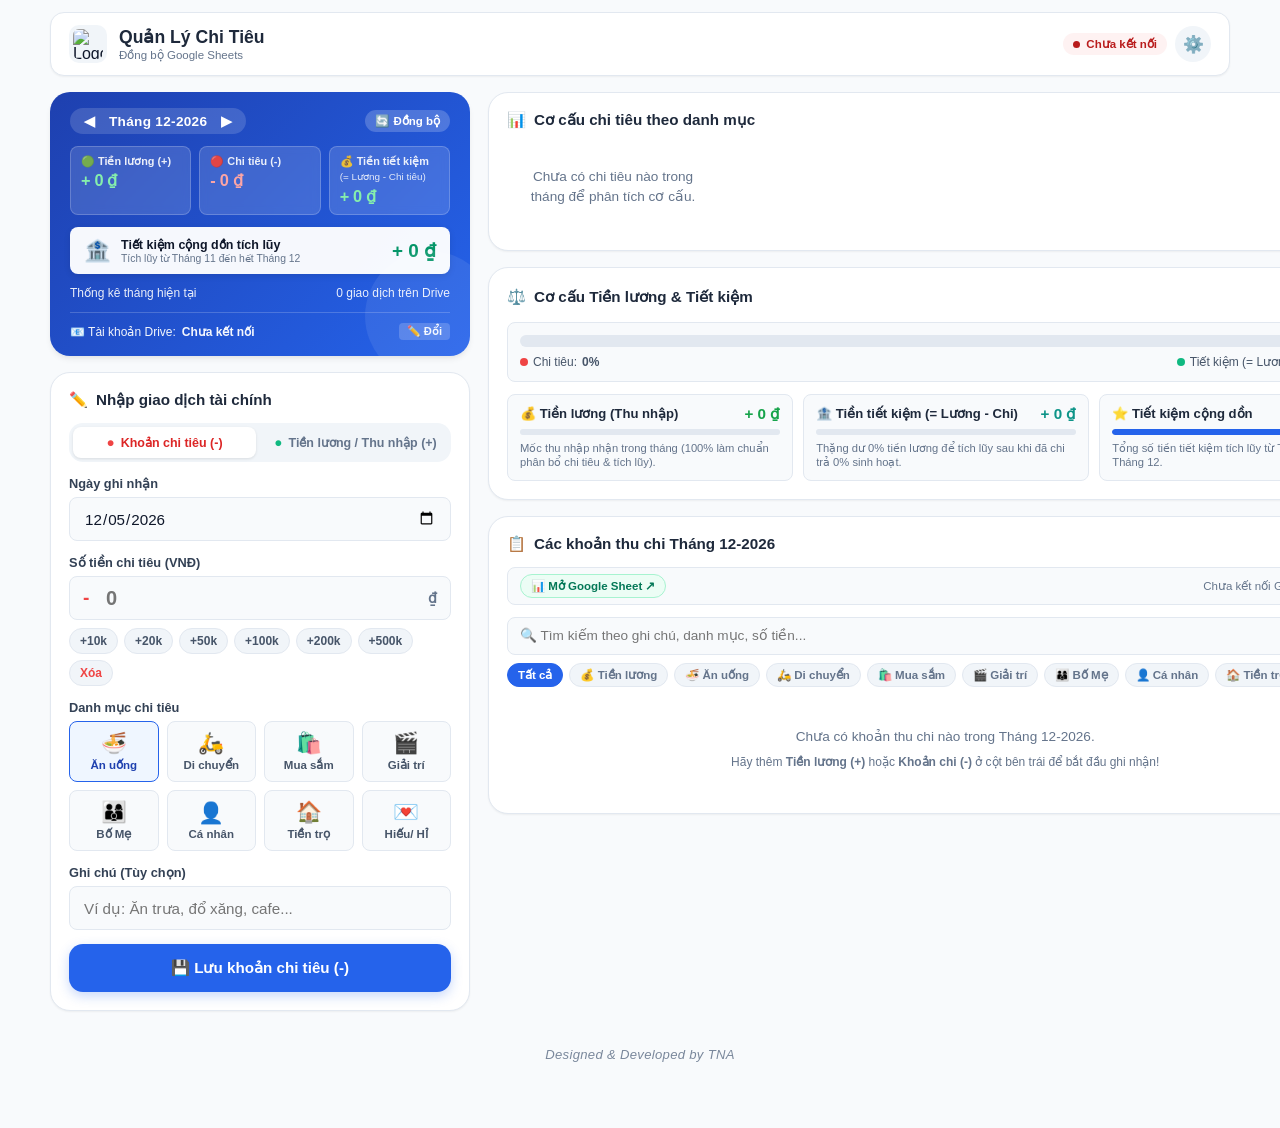
==== commit c1981b32: "feat: add Designed & Developed by TNA footer credit at the bottom of the page" ====
--- a/web/index.html
+++ b/web/index.html
@@ -271,6 +271,11 @@
         </section>
       </div>
     </div>
+
+    <!-- Footer Credits -->
+    <footer class="app-footer">
+      <em>Designed & Developed by TNA</em>
+    </footer>
   </div>
 
   <!-- Modal Cài đặt kết nối & Kiểm tra lỗi -->
--- a/web/style.css
+++ b/web/style.css
@@ -1683,4 +1683,25 @@
     padding: 16px;
     width: 95%;
   }
-}
+
+  .app-footer {
+    padding: 14px 0 16px 0;
+    font-size: 0.76rem;
+  }
+}
+
+/* ================== DÒNG BẢN QUYỀN / TÁC GIẢ Ở CUỐI TRANG ================== */
+.app-footer {
+  text-align: center;
+  padding: 20px 0 10px 0;
+  color: var(--text-muted);
+  font-size: 0.82rem;
+  letter-spacing: 0.3px;
+  width: 100%;
+}
+
+.app-footer em {
+  font-style: italic;
+  font-weight: 500;
+  opacity: 0.85;
+}
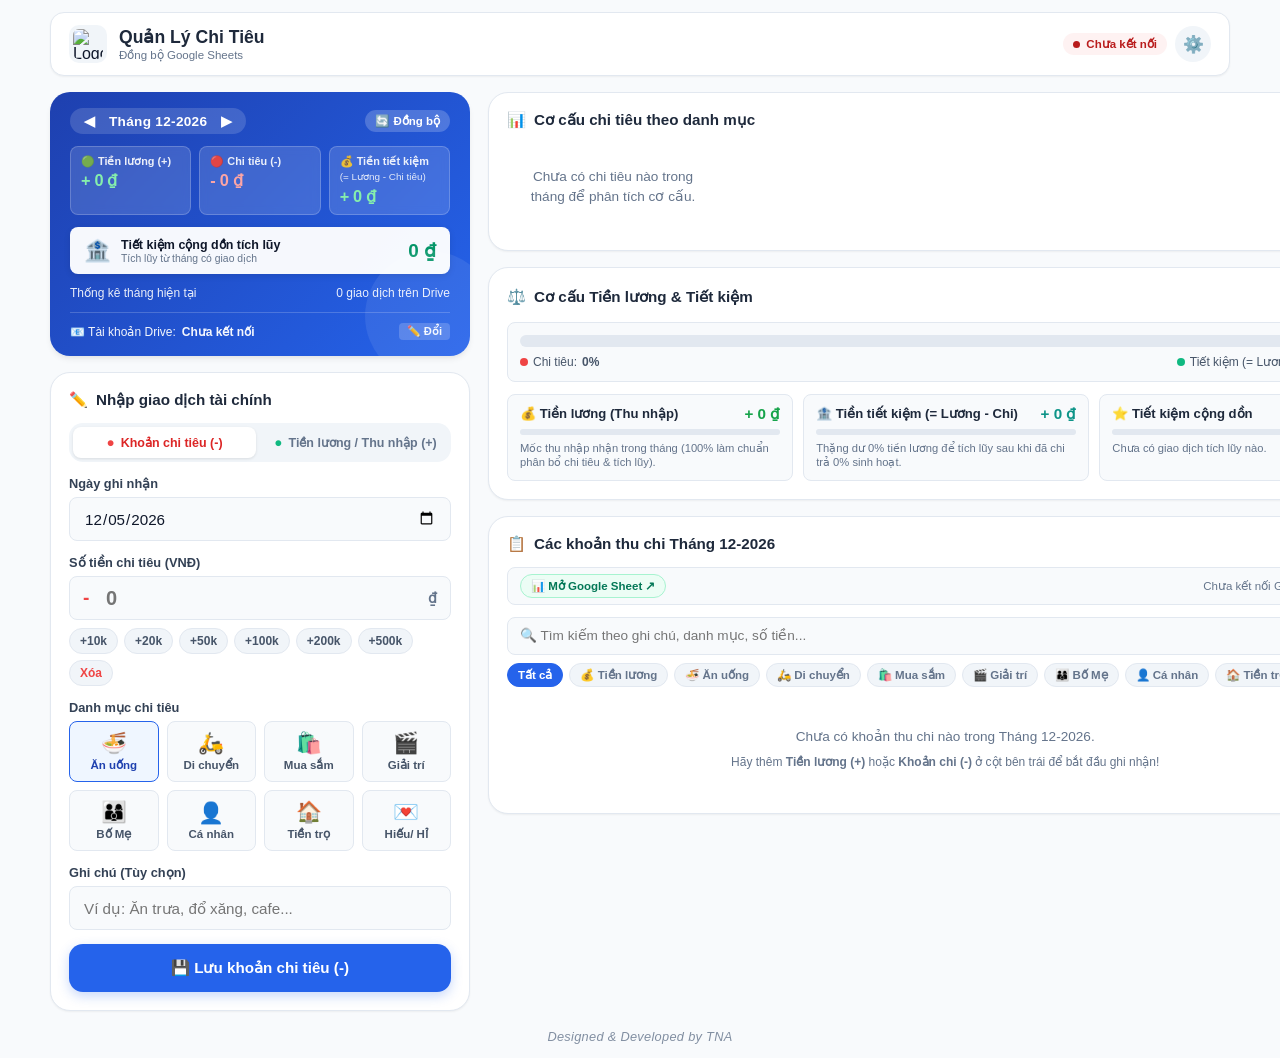
==== commit 69a13478: "feat: dynamically calculate cumulative savings starting from the first month with transactions" ====
--- a/web/index.html
+++ b/web/index.html
@@ -107,7 +107,7 @@
               <span class="cum-icon">🏦</span>
               <div>
                 <div class="cum-title">Tiết kiệm cộng dồn tích lũy</div>
-                <div class="cum-subtitle" id="cumSubtitleText">Bắt đầu tính lũy kế từ Tháng 11</div>
+                <div class="cum-subtitle" id="cumSubtitleText">Tích lũy từ tháng có giao dịch</div>
               </div>
             </div>
             <div class="cum-amount" id="cumulativeSavingsAmount">0 ₫</div>
--- a/web/style.css
+++ b/web/style.css
@@ -47,7 +47,7 @@
   margin: 0;
   padding: 16px 12px;
   padding-top: max(12px, env(safe-area-inset-top));
-  padding-bottom: max(32px, env(safe-area-inset-bottom));
+  padding-bottom: max(8px, env(safe-area-inset-bottom));
   padding-left: max(12px, env(safe-area-inset-left));
   padding-right: max(12px, env(safe-area-inset-right));
   overflow-x: hidden;
@@ -62,7 +62,7 @@
   display: flex;
   flex-direction: column;
   gap: 16px;
-  padding-bottom: 24px;
+  padding-bottom: 4px;
 }
 
 /* Header */
@@ -1467,12 +1467,12 @@
   body {
     padding: 8px 6px;
     padding-top: max(10px, env(safe-area-inset-top));
-    padding-bottom: max(32px, env(safe-area-inset-bottom));
+    padding-bottom: max(6px, env(safe-area-inset-bottom));
   }
 
   .app-container {
     gap: 12px;
-    padding-bottom: 24px;
+    padding-bottom: 2px;
   }
 
   .app-header {
@@ -1685,17 +1685,18 @@
   }
 
   .app-footer {
-    padding: 14px 0 16px 0;
-    font-size: 0.76rem;
+    padding: 6px 0 2px 0;
+    font-size: 0.72rem;
   }
 }
 
 /* ================== DÒNG BẢN QUYỀN / TÁC GIẢ Ở CUỐI TRANG ================== */
 .app-footer {
   text-align: center;
-  padding: 20px 0 10px 0;
+  padding: 8px 0 2px 0;
+  margin-top: -6px;
   color: var(--text-muted);
-  font-size: 0.82rem;
+  font-size: 0.8rem;
   letter-spacing: 0.3px;
   width: 100%;
 }
@@ -1703,5 +1704,5 @@
 .app-footer em {
   font-style: italic;
   font-weight: 500;
-  opacity: 0.85;
-}
+  opacity: 0.8;
+}
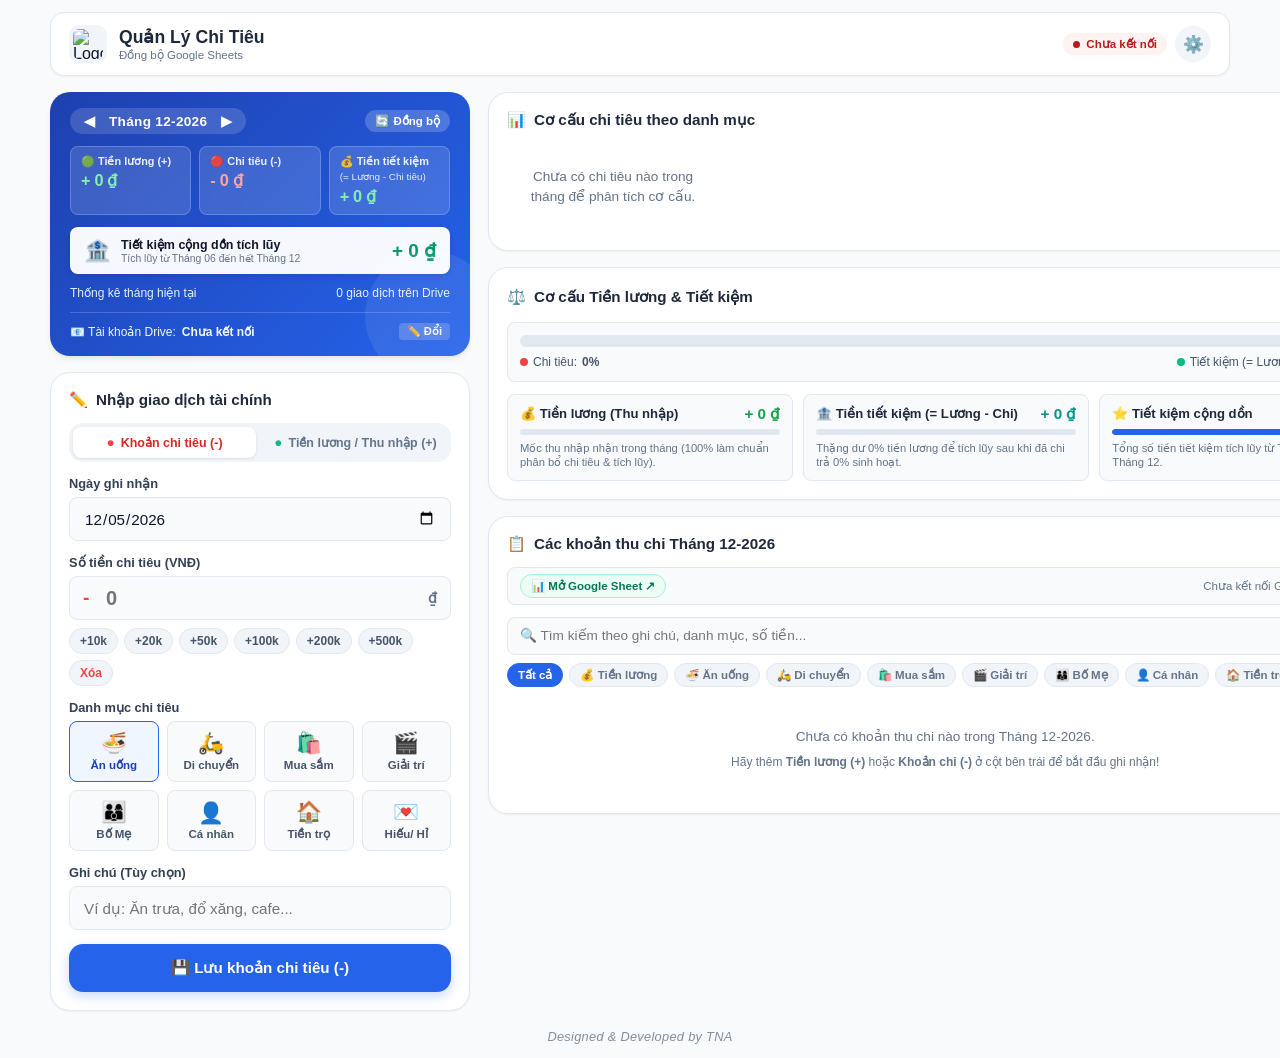
==== commit f8338852: "feat: tinh tich luy tu thang 6 va toi uu hoa toc do luu giao dich tuc thi" ====
--- a/web/index.html
+++ b/web/index.html
@@ -107,7 +107,7 @@
               <span class="cum-icon">🏦</span>
               <div>
                 <div class="cum-title">Tiết kiệm cộng dồn tích lũy</div>
-                <div class="cum-subtitle" id="cumSubtitleText">Tích lũy từ tháng có giao dịch</div>
+                <div class="cum-subtitle" id="cumSubtitleText">Bắt đầu tính lũy kế từ Tháng 06</div>
               </div>
             </div>
             <div class="cum-amount" id="cumulativeSavingsAmount">0 ₫</div>
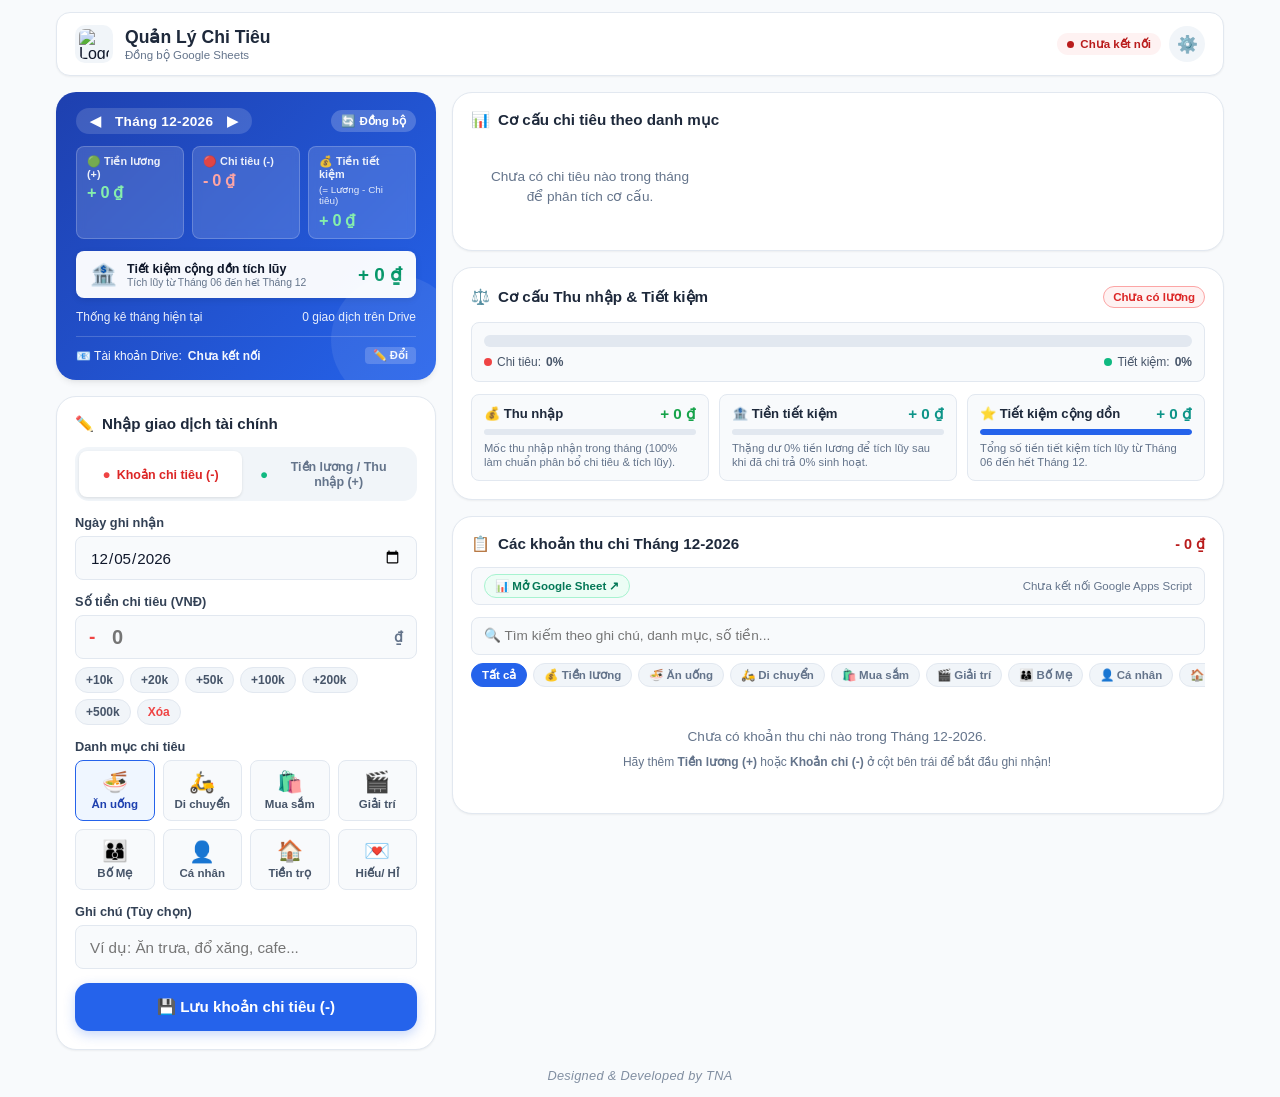
==== commit e73e32d7: "feat: bo icon ghi chu, cap nhat co cau thu nhap & tiet kiem, can le desktop, an banner va toi uu res" ====
--- a/web/index.html
+++ b/web/index.html
@@ -210,17 +210,17 @@
           </div>
         </section>
 
-        <!-- Thẻ Cơ Cấu Tiền Lương & Tiết Kiệm (Tách riêng thành 1 cơ cấu độc lập) -->
+        <!-- Thẻ Cơ Cấu Thu Nhập & Tiết Kiệm (Tách riêng thành 1 cơ cấu độc lập) -->
         <section class="card" id="salarySavingsBreakdownCard">
           <div class="card-title" style="justify-content: space-between;">
             <div style="display: flex; align-items: center; gap: 8px;">
               <span>⚖️</span>
-              <span>Cơ cấu Tiền lương & Tiết kiệm</span>
+              <span>Cơ cấu Thu nhập & Tiết kiệm</span>
             </div>
             <span id="savingsRateBadge" class="savings-rate-badge">0% tiết kiệm</span>
           </div>
 
-          <!-- Thanh tỷ lệ trực quan: Chi tiêu (%) vs Tiết kiệm (%) so với Tiền lương -->
+          <!-- Thanh tỷ lệ trực quan: Chi tiêu (%) vs Tiết kiệm (%) so với Thu nhập -->
           <div class="financial-ratio-bar-wrapper">
             <div class="ratio-bar-container">
               <div id="ratioBarExpense" class="ratio-bar-fill fill-expense" style="width: 0%;" title="Chi tiêu"></div>
@@ -228,7 +228,7 @@
             </div>
             <div class="ratio-legend">
               <span class="legend-item"><span class="legend-dot dot-expense"></span> Chi tiêu: <strong id="ratioExpensePercent">0%</strong></span>
-              <span class="legend-item"><span class="legend-dot dot-savings"></span> Tiết kiệm (= Lương - Chi tiêu): <strong id="ratioSavingsPercent">0%</strong></span>
+              <span class="legend-item"><span class="legend-dot dot-savings"></span> Tiết kiệm: <strong id="ratioSavingsPercent">0%</strong></span>
             </div>
           </div>
 
--- a/web/style.css
+++ b/web/style.css
@@ -57,11 +57,14 @@
 
 .app-container {
   width: 100%;
-  max-width: 1180px;
+  max-width: 1200px;
   margin: 0 auto;
   display: flex;
   flex-direction: column;
   gap: 16px;
+  padding-left: 16px;
+  padding-right: 16px;
+  box-sizing: border-box;
   padding-bottom: 4px;
 }
 
@@ -175,9 +178,11 @@
 /* ================== BỐ CỤC 2 CỘT (DASHBOARD GRID) ================== */
 .dashboard-grid {
   display: grid;
-  grid-template-columns: 420px 1fr;
-  gap: 18px;
+  grid-template-columns: 380px 1fr;
+  gap: 16px;
   align-items: start;
+  width: 100%;
+  min-width: 0;
 }
 
 @media (max-width: 900px) {
@@ -190,12 +195,16 @@
   display: flex;
   flex-direction: column;
   gap: 16px;
+  width: 100%;
+  min-width: 0;
 }
 
 .col-right {
   display: flex;
   flex-direction: column;
   gap: 16px;
+  width: 100%;
+  min-width: 0;
 }
 
 /* Summary Card */
@@ -324,6 +333,10 @@
   padding: 18px;
   box-shadow: var(--shadow-sm);
   border: 1px solid var(--border-color);
+  width: 100%;
+  max-width: 100%;
+  min-width: 0;
+  box-sizing: border-box;
 }
 
 .card-title {
@@ -334,6 +347,8 @@
   display: flex;
   align-items: center;
   gap: 8px;
+  min-width: 0;
+  max-width: 100%;
 }
 
 /* Form Styles */
@@ -500,6 +515,9 @@
   flex-direction: column;
   gap: 8px;
   margin-bottom: 12px;
+  width: 100%;
+  min-width: 0;
+  max-width: 100%;
 }
 
 .search-box {
@@ -511,6 +529,7 @@
   border-radius: var(--radius-sm);
   background: #f8fafc;
   outline: none;
+  box-sizing: border-box;
 }
 
 .search-box:focus {
@@ -524,6 +543,10 @@
   overflow-x: auto;
   padding-bottom: 4px;
   scrollbar-width: none;
+  width: 100%;
+  min-width: 0;
+  max-width: 100%;
+  -webkit-overflow-scrolling: touch;
 }
 
 .category-filter-pills::-webkit-scrollbar {
@@ -540,6 +563,7 @@
   font-weight: 600;
   color: #64748b;
   cursor: pointer;
+  flex-shrink: 0;
 }
 
 .filter-pill.active {
@@ -556,6 +580,10 @@
   max-height: 480px;
   overflow-y: auto;
   padding-right: 2px;
+  width: 100%;
+  min-width: 0;
+  max-width: 100%;
+  box-sizing: border-box;
 }
 
 /* ================== GIAO DỊCH HIỂN THỊ TẤT CẢ TRONG 1 DÒNG ================== */
@@ -572,6 +600,9 @@
   gap: 8px;
   min-height: 38px;
   box-sizing: border-box;
+  width: 100%;
+  min-width: 0;
+  max-width: 100%;
 }
 
 .transaction-row-single:hover {
@@ -891,81 +922,10 @@
   background: #dc2626;
 }
 
-/* ================== THANH THÔNG BÁO ĐÃ ĐỒNG BỘ (CÓ BỘ ĐẾM 3S TỰ TẮT) ================== */
-.sync-banner {
-  display: flex;
-  justify-content: space-between;
-  align-items: center;
-  padding: 10px 14px;
-  background: #ecfdf5;
-  border: 1.5px solid #a7f3d0;
-  border-radius: var(--radius-md);
-  color: #065f46;
-  font-size: 0.82rem;
-  font-weight: 600;
-  box-shadow: 0 2px 4px rgba(16, 185, 129, 0.08);
-  animation: slideDown 0.3s ease-out forwards;
-  gap: 10px;
-}
-
-@keyframes slideDown {
-  from {
-    opacity: 0;
-    transform: translateY(-8px);
-  }
-  to {
-    opacity: 1;
-    transform: translateY(0);
-  }
-}
-
-.sync-banner-content {
-  display: flex;
-  align-items: center;
-  gap: 8px;
-  flex: 1;
-  min-width: 0;
-}
-
-.sync-banner-icon {
-  font-size: 1.1rem;
-  flex-shrink: 0;
-}
-
-.sync-banner-actions {
-  display: flex;
-  align-items: center;
-  gap: 8px;
-  flex-shrink: 0;
-}
-
-.sync-countdown-badge {
-  background: #d1fae5;
-  color: #047857;
-  border: 1px solid #6ee7b7;
-  font-size: 0.72rem;
-  font-weight: 700;
-  padding: 2px 8px;
-  border-radius: var(--radius-full);
-  min-width: 28px;
-  text-align: center;
-  display: inline-block;
-  box-shadow: 0 1px 2px rgba(0, 0, 0, 0.05);
-}
-
-.sync-banner-close {
-  background: none;
-  border: none;
-  color: #047857;
-  font-size: 1rem;
-  cursor: pointer;
-  padding: 2px 6px;
-  border-radius: 4px;
-  transition: var(--transition);
-}
-
-.sync-banner-close:hover {
-  background: #d1fae5;
+/* ================== THANH THÔNG BÁO ĐÃ ĐỒNG BỘ (ĐÃ ẨN THEO YÊU CẦU) ================== */
+.sync-banner,
+#syncNotificationBanner {
+  display: none !important;
 }
 
 /* ================== LƯỚI 3 CHỈ SỐ TÀI CHÍNH THÁNG ================== */
@@ -1645,38 +1605,80 @@
   }
 
   /* Danh sách giao dịch trên điện thoại: KHÔNG KHÓA CHIỀU CAO ĐỂ CUỘN TỰ DO CẢ TRANG */
+  #transactionsListCard,
+  #categoryBreakdownCard,
+  #salarySavingsBreakdownCard {
+    width: 100% !important;
+    max-width: 100% !important;
+    min-width: 0 !important;
+    box-sizing: border-box !important;
+  }
+
+  #listTitleMonth {
+    white-space: nowrap;
+    overflow: hidden;
+    text-overflow: ellipsis;
+    min-width: 0;
+    font-size: 0.85rem;
+  }
+
   .transactions-list {
     max-height: none !important;
     overflow-y: visible !important;
+    width: 100% !important;
+    max-width: 100% !important;
+    min-width: 0 !important;
   }
 
   .transaction-row-single {
     padding: 7px 8px;
     min-height: 36px;
     gap: 6px;
+    width: 100% !important;
+    max-width: 100% !important;
+    min-width: 0 !important;
+    box-sizing: border-box !important;
+  }
+
+  .trans-single-left {
+    min-width: 0 !important;
+    overflow: hidden !important;
+    flex: 1 1 auto !important;
   }
 
   .trans-pill-date {
     font-size: 0.66rem;
     padding: 1px 4px;
+    flex-shrink: 0;
   }
 
   .trans-pill-cat {
     font-size: 0.72rem;
+    flex-shrink: 0;
   }
 
   .trans-pill-note {
     font-size: 0.68rem;
+    overflow: hidden !important;
+    text-overflow: ellipsis !important;
+    white-space: nowrap !important;
+    min-width: 0 !important;
+  }
+
+  .trans-single-right {
+    flex-shrink: 0;
   }
 
   .trans-pill-amount {
     font-size: 0.78rem;
+    flex-shrink: 0;
   }
 
   .trans-pill-del {
     font-size: 0.75rem;
     padding: 2px 4px;
     touch-action: manipulation;
+    flex-shrink: 0;
   }
 
   .modal-content {
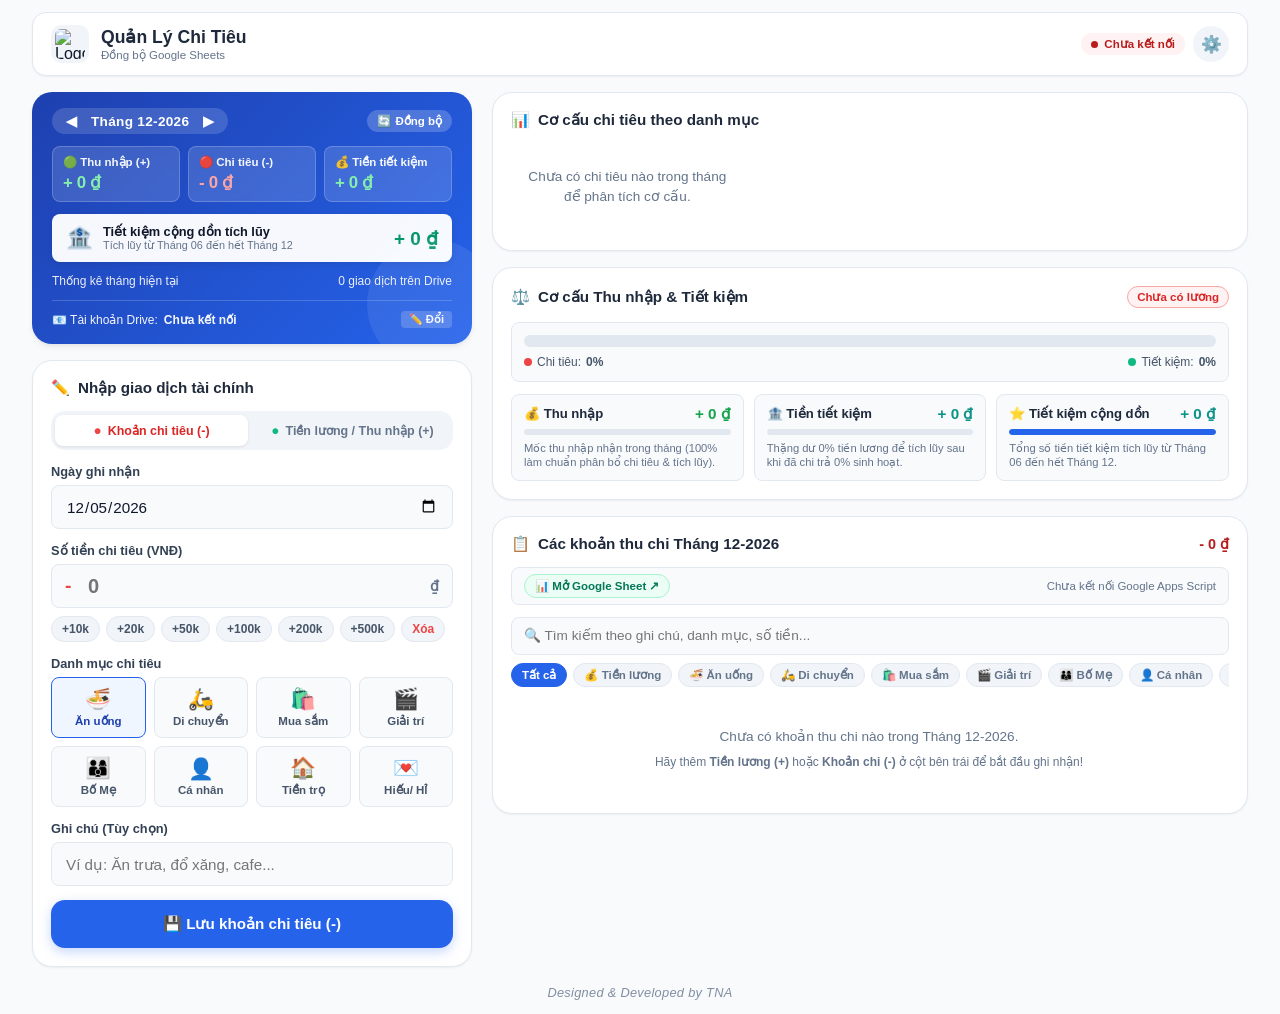
==== commit 75d3f9cc: "feat: keo rong giao dien sang hai ben va ngan chan xuong dong thong tin" ====
--- a/web/index.html
+++ b/web/index.html
@@ -84,10 +84,10 @@
             </button>
           </div>
 
-          <!-- Lưới 3 chỉ số tài chính tháng: Lương (+), Chi tiêu (-), Tiết kiệm (=) -->
+          <!-- Lưới 3 chỉ số tài chính tháng: Thu nhập (+), Chi tiêu (-), Tiết kiệm (=) -->
           <div class="finance-stats-grid">
             <div class="stat-box stat-income">
-              <div class="stat-label">🟢 Tiền lương (+)</div>
+              <div class="stat-label">🟢 Thu nhập (+)</div>
               <div class="stat-value text-green" id="totalIncomeAmount">+ 0 ₫</div>
             </div>
             <div class="stat-box stat-expense">
@@ -96,7 +96,6 @@
             </div>
             <div class="stat-box stat-savings">
               <div class="stat-label">💰 Tiền tiết kiệm</div>
-              <div style="font-size: 0.62rem; opacity: 0.85; margin-bottom: 2px;">(= Lương - Chi tiêu)</div>
               <div class="stat-value" id="monthSavingsAmount">0 ₫</div>
             </div>
           </div>
--- a/web/style.css
+++ b/web/style.css
@@ -57,13 +57,13 @@
 
 .app-container {
   width: 100%;
-  max-width: 1200px;
+  max-width: 1600px;
   margin: 0 auto;
   display: flex;
   flex-direction: column;
   gap: 16px;
-  padding-left: 16px;
-  padding-right: 16px;
+  padding-left: 20px;
+  padding-right: 20px;
   box-sizing: border-box;
   padding-bottom: 4px;
 }
@@ -178,16 +178,24 @@
 /* ================== BỐ CỤC 2 CỘT (DASHBOARD GRID) ================== */
 .dashboard-grid {
   display: grid;
-  grid-template-columns: 380px 1fr;
-  gap: 16px;
+  grid-template-columns: 440px 1fr;
+  gap: 20px;
   align-items: start;
   width: 100%;
   min-width: 0;
 }
 
+@media (max-width: 1100px) {
+  .dashboard-grid {
+    grid-template-columns: 390px 1fr;
+    gap: 16px;
+  }
+}
+
 @media (max-width: 900px) {
   .dashboard-grid {
     grid-template-columns: 1fr;
+    gap: 14px;
   }
 }
 
@@ -741,6 +749,7 @@
   align-items: center;
   font-size: 0.78rem;
   font-weight: 600;
+  white-space: nowrap;
 }
 
 .breakdown-bar-bg {
@@ -945,16 +954,21 @@
   display: flex;
   flex-direction: column;
   gap: 3px;
+  min-width: 0;
+  white-space: nowrap;
 }
 
 .stat-label {
-  font-size: 0.68rem;
-  opacity: 0.9;
+  font-size: 0.72rem;
+  opacity: 0.95;
   font-weight: 600;
+  white-space: nowrap;
+  overflow: hidden;
+  text-overflow: ellipsis;
 }
 
 .stat-value {
-  font-size: 1.02rem;
+  font-size: 1.05rem;
   font-weight: 800;
   letter-spacing: -0.3px;
   white-space: nowrap;
@@ -993,33 +1007,41 @@
   color: #1e293b;
   margin-bottom: 12px;
   box-shadow: 0 2px 6px rgba(0, 0, 0, 0.1);
+  white-space: nowrap;
 }
 
 .cum-left {
   display: flex;
   align-items: center;
   gap: 10px;
+  min-width: 0;
+  white-space: nowrap;
 }
 
 .cum-icon {
   font-size: 1.35rem;
+  flex-shrink: 0;
 }
 
 .cum-title {
-  font-size: 0.78rem;
+  font-size: 0.8rem;
   font-weight: 700;
   color: #0f172a;
+  white-space: nowrap;
 }
 
 .cum-subtitle {
-  font-size: 0.65rem;
+  font-size: 0.68rem;
   color: #64748b;
+  white-space: nowrap;
 }
 
 .cum-amount {
   font-size: 1.18rem;
   font-weight: 800;
   color: #059669;
+  white-space: nowrap;
+  flex-shrink: 0;
 }
 
 .cum-amount.is-negative {
@@ -1032,6 +1054,7 @@
   align-items: center;
   gap: 6px;
   overflow: hidden;
+  white-space: nowrap;
 }
 
 .btn-badge-action {
@@ -1196,12 +1219,15 @@
   align-items: center;
   font-size: 0.75rem;
   color: #475569;
+  white-space: nowrap;
+  gap: 12px;
 }
 
 .legend-item {
   display: flex;
   align-items: center;
   gap: 5px;
+  white-space: nowrap;
 }
 
 .legend-dot {
@@ -1244,6 +1270,7 @@
   display: flex;
   justify-content: space-between;
   align-items: center;
+  white-space: nowrap;
 }
 
 .ss-title {
@@ -1253,6 +1280,7 @@
   display: flex;
   align-items: center;
   gap: 6px;
+  white-space: nowrap;
 }
 
 .ss-amount {
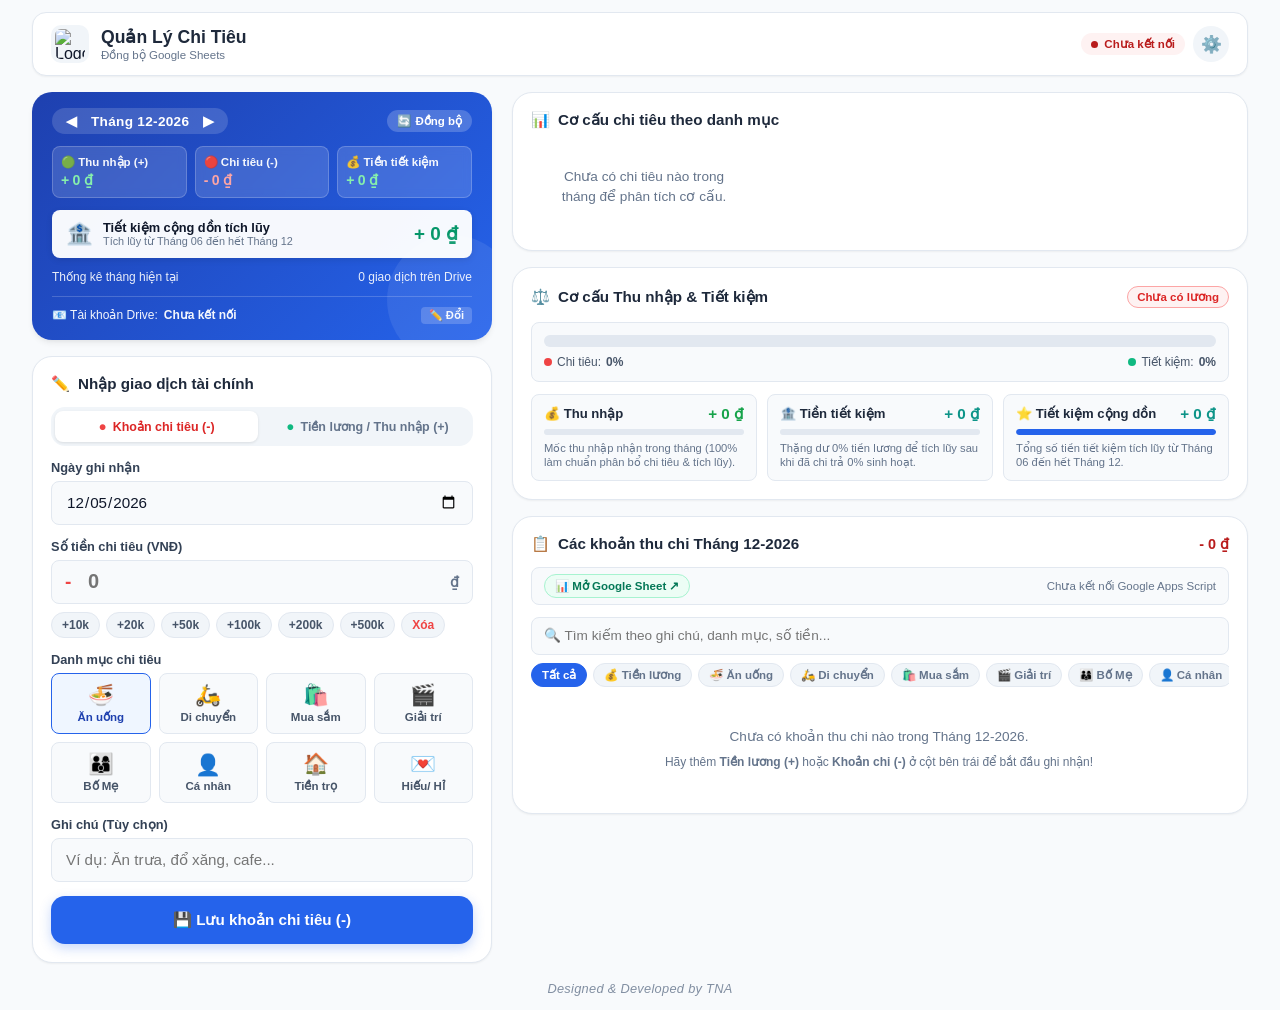
==== commit ddc81286: "fix(ui): adjust mobile finance stats grid layout to prevent text overlap, ensure full character visi" ====
--- a/web/index.html
+++ b/web/index.html
@@ -250,7 +250,7 @@
           <!-- Thanh liên kết Google Sheets & Trạng thái cập nhật -->
           <div style="display: flex; justify-content: space-between; align-items: center; margin-bottom: 12px; padding: 6px 12px; background: #f8fafc; border-radius: 8px; border: 1px solid #e2e8f0;">
             <a id="linkOpenSheet" href="#" target="_blank" class="btn-open-sheet-tag">📊 Mở Google Sheet ↗</a>
-            <span id="lastSyncTimeText" style="font-size: 0.72rem; color: #64748b;">⏳ Đang tự động cập nhật...</span>
+            <span id="lastSyncTimeText" style="font-size: 0.72rem; color: #64748b;">✅ Tự động cập nhật: 00:00</span>
           </div>
 
           <!-- Bộ lọc & Tìm kiếm -->
--- a/web/style.css
+++ b/web/style.css
@@ -178,7 +178,7 @@
 /* ================== BỐ CỤC 2 CỘT (DASHBOARD GRID) ================== */
 .dashboard-grid {
   display: grid;
-  grid-template-columns: 440px 1fr;
+  grid-template-columns: 460px 1fr;
   gap: 20px;
   align-items: start;
   width: 100%;
@@ -187,7 +187,7 @@
 
 @media (max-width: 1100px) {
   .dashboard-grid {
-    grid-template-columns: 390px 1fr;
+    grid-template-columns: 420px 1fr;
     gap: 16px;
   }
 }
@@ -950,12 +950,13 @@
   backdrop-filter: blur(4px);
   border: 1px solid rgba(255, 255, 255, 0.2);
   border-radius: var(--radius-sm);
-  padding: 8px 10px;
+  padding: 8px 8px;
   display: flex;
   flex-direction: column;
+  justify-content: center;
   gap: 3px;
   min-width: 0;
-  white-space: nowrap;
+  box-sizing: border-box;
 }
 
 .stat-label {
@@ -963,17 +964,14 @@
   opacity: 0.95;
   font-weight: 600;
   white-space: nowrap;
-  overflow: hidden;
-  text-overflow: ellipsis;
 }
 
 .stat-value {
-  font-size: 1.05rem;
+  font-size: clamp(0.82rem, 1.1vw, 0.98rem);
   font-weight: 800;
   letter-spacing: -0.3px;
   white-space: nowrap;
-  overflow: hidden;
-  text-overflow: ellipsis;
+  line-height: 1.2;
 }
 
 .stat-income .stat-value {
@@ -1154,13 +1152,6 @@
   border-radius: 4px;
   display: inline-block;
   margin-left: 4px;
-}
-
-@media (max-width: 500px) {
-  .finance-stats-grid {
-    grid-template-columns: 1fr;
-    gap: 6px;
-  }
 }
 
 /* ================== CƠ CẤU TIỀN LƯƠNG & TIẾT KIỆM ================== */
@@ -1515,40 +1506,71 @@
   }
 
   .finance-stats-grid {
-    grid-template-columns: repeat(3, 1fr);
-    gap: 6px;
+    grid-template-columns: 1fr 1fr;
+    gap: 8px;
+    margin: 10px 0;
   }
 
   .stat-box {
-    padding: 6px 6px;
+    padding: 8px 10px;
+    min-width: 0;
+    box-sizing: border-box;
+  }
+
+  .stat-income {
+    grid-column: 1 / 2;
+  }
+
+  .stat-expense {
+    grid-column: 2 / 3;
+  }
+
+  .stat-savings {
+    grid-column: 1 / -1;
+    display: flex;
+    flex-direction: row;
+    justify-content: space-between;
+    align-items: center;
+    padding: 9px 12px;
   }
 
   .stat-label {
-    font-size: 0.6rem;
+    font-size: 0.72rem;
+    white-space: nowrap;
+    font-weight: 600;
   }
 
   .stat-value {
-    font-size: 0.82rem;
+    font-size: 0.92rem;
+    white-space: nowrap;
+    letter-spacing: -0.2px;
+    font-weight: 800;
   }
 
   .cumulative-savings-box {
     padding: 8px 10px;
+    gap: 8px;
   }
 
   .cum-icon {
     font-size: 1.15rem;
+    flex-shrink: 0;
   }
 
   .cum-title {
     font-size: 0.72rem;
+    white-space: nowrap;
   }
 
   .cum-subtitle {
     font-size: 0.62rem;
+    white-space: nowrap;
   }
 
   .cum-amount {
-    font-size: 0.98rem;
+    font-size: 0.95rem;
+    white-space: nowrap;
+    flex-shrink: 0;
   }
 
   /* Form nhập liệu trên điện thoại */
